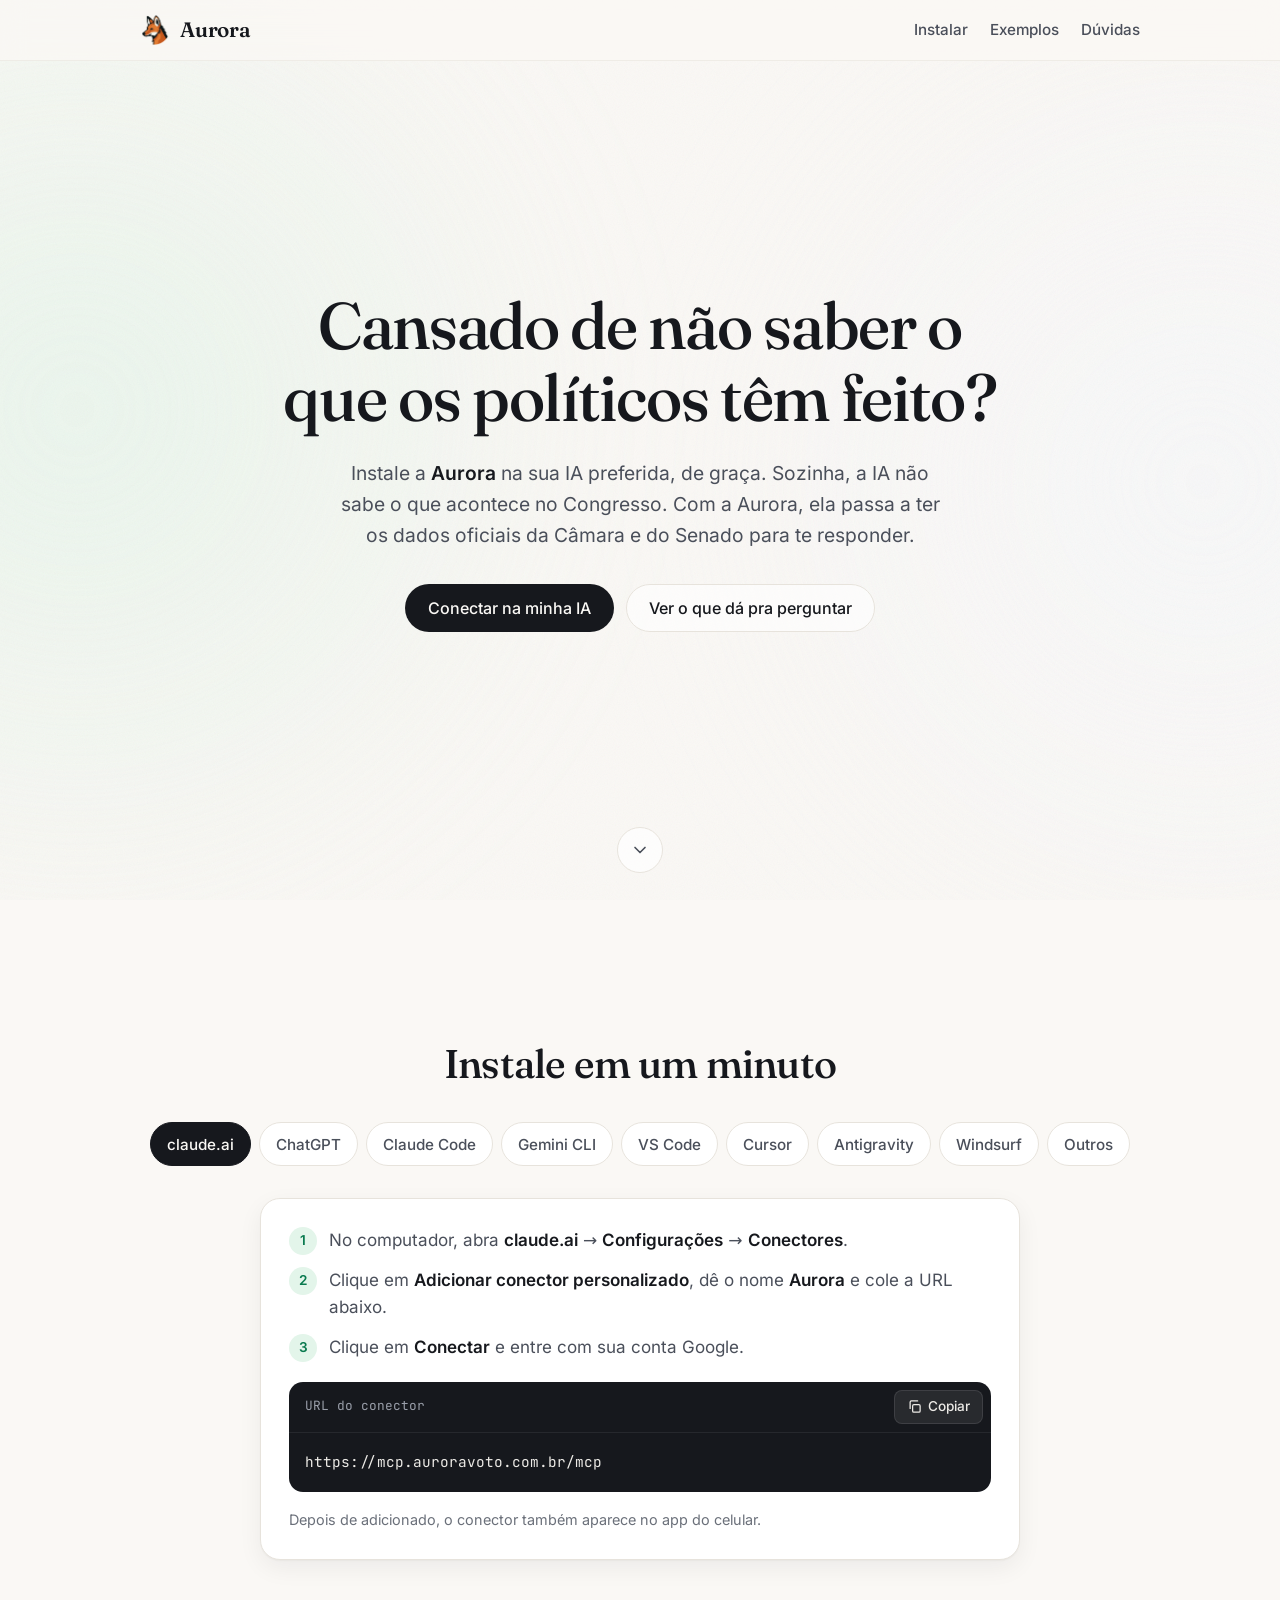
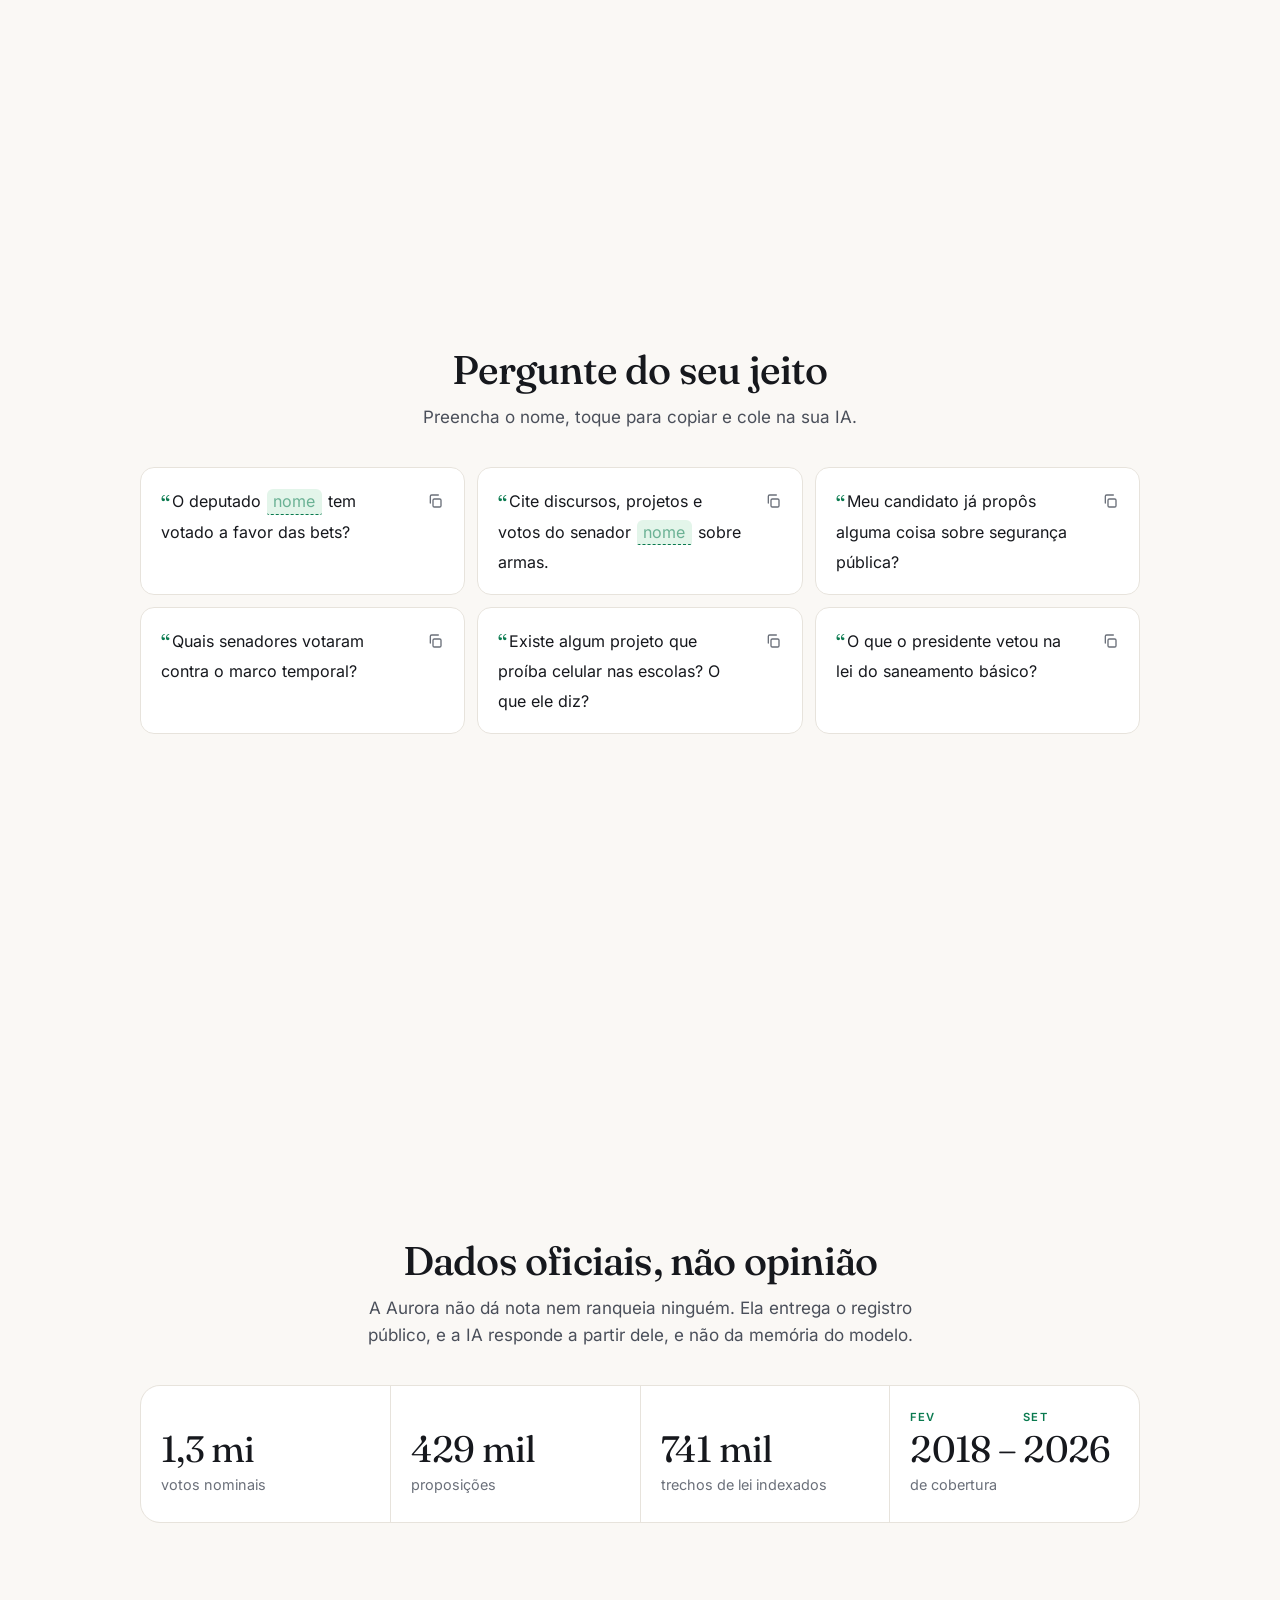
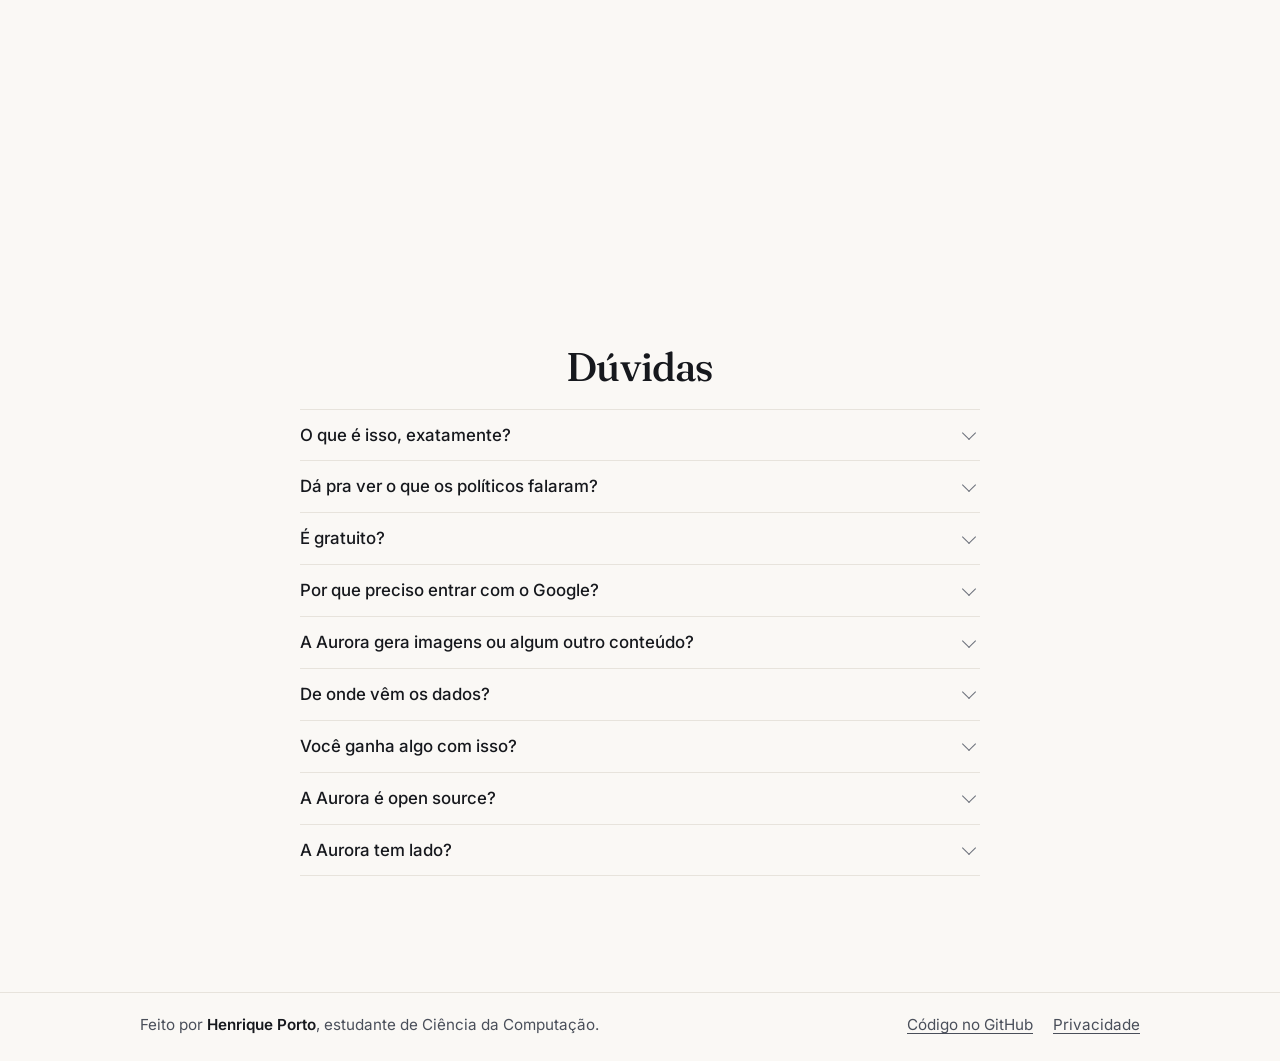
==== index.html @ 82566900 "oauth fix" ====
<!doctype html>
<html lang="pt-BR">
<head>
  <meta charset="utf-8">
  <meta name="viewport" content="width=device-width, initial-scale=1">
  <title>Aurora · Como votou quem te representa</title>
  <meta name="description" content="Instale a Aurora na sua IA e pergunte como deputados e senadores votaram. Dados oficiais da Câmara e do Senado, estruturados para Claude, ChatGPT, Gemini e outras.">
  <meta name="theme-color" content="#FAF8F5" media="(prefers-color-scheme: light)">
  <meta name="theme-color" content="#0E0F13" media="(prefers-color-scheme: dark)">

  <meta property="og:type" content="website">
  <meta property="og:url" content="https://auroravoto.com.br/">
  <meta property="og:title" content="Aurora · Como votou quem te representa">
  <meta property="og:description" content="Dados oficiais da Câmara e do Senado dentro da sua IA preferida.">
  <meta property="og:locale" content="pt_BR">

  <link rel="icon" href="lobo.png" type="image/png">
  <link rel="apple-touch-icon" href="lobo.png">
  <link rel="preload" href="fontes/fraunces.woff2" as="font" type="font/woff2" crossorigin>
  <link rel="preload" href="fontes/inter.woff2" as="font" type="font/woff2" crossorigin>
  <link rel="stylesheet" href="styles.css?v=2">
</head>
<body>
  <a class="pular" href="#instalar">Pular para a instalação</a>

  <!-- Fundo de aurora da página inteira: fixo atrás de todos os blocos. -->
  <div class="aurora" aria-hidden="true">
    <span class="aurora__faixa aurora__faixa--verde"></span>
    <span class="aurora__faixa aurora__faixa--azul"></span>
  </div>

  <header class="topo">
    <div class="container topo__linha">
      <a class="marca" href="./" aria-label="Aurora, página inicial">
        <img src="lobo.png" alt="" width="30" height="30">
        <span>Aurora</span>
      </a>
      <nav class="topo__nav" aria-label="Principal">
        <a href="#instalar">Instalar</a>
        <a href="#perguntas">Exemplos</a>
        <a href="#duvidas">Dúvidas</a>
      </nav>
    </div>
  </header>

  <main>
    <!-- Hero -->
    <section class="hero bloco" id="inicio">
      <div class="container hero__conteudo">
        <h1>Cansado de não saber o que os políticos têm feito?</h1>
        <p class="hero__sub">
          Instale a <strong>Aurora</strong> na sua IA preferida, de graça. Sozinha, a IA não sabe
          o que acontece no Congresso. Com a Aurora, ela passa a ter os dados oficiais
          da Câmara e do Senado para te responder.
        </p>
        <div class="hero__acoes">
          <span class="com-dica">
            <a class="botao botao--primario" href="#instalar" aria-describedby="dica-compat">Conectar na minha IA</a>
            <span class="dica" role="tooltip" id="dica-compat">Funciona com Claude, ChatGPT, Gemini CLI, VS Code, Cursor e outras.</span>
          </span>
          <a class="botao botao--fantasma" href="#perguntas">Ver o que dá pra perguntar</a>
        </div>
      </div>
      <a class="proximo" href="#instalar" aria-label="Ir para a instalação"><svg viewBox="0 0 24 24" fill="none" stroke="currentColor" stroke-width="2" stroke-linecap="round" stroke-linejoin="round" aria-hidden="true"><path d="M6 9l6 6 6-6"/></svg></a>
    </section>

    <!-- Instalação -->
    <section class="secao secao--instalar bloco" id="instalar">
      <div class="container">
        <h2 class="secao__titulo secao__titulo--sozinho">Instale em um minuto</h2>

        <div class="clientes">
          <div class="clientes__trilho" role="tablist" aria-label="Escolha sua IA" id="abas"></div>
        </div>

        <div class="painel" role="tabpanel" id="painel" tabindex="0" aria-live="polite"></div>
      </div>
      <a class="proximo" href="#perguntas" aria-label="Ir para os exemplos de perguntas"><svg viewBox="0 0 24 24" fill="none" stroke="currentColor" stroke-width="2" stroke-linecap="round" stroke-linejoin="round" aria-hidden="true"><path d="M6 9l6 6 6-6"/></svg></a>
    </section>

    <!-- Exemplos de perguntas -->
    <section class="secao bloco" id="perguntas">
      <div class="container">
        <h2 class="secao__titulo">Pergunte do seu jeito</h2>
        <p class="secao__sub">Preencha o nome, toque para copiar e cole na sua IA.</p>
        <ul class="perguntas" role="list">
          <li class="pergunta">
            <p class="pergunta__texto">O deputado <input class="lacuna" type="text" placeholder="nome" aria-label="Nome do deputado" autocomplete="off" spellcheck="false"> tem votado a favor das bets?</p>
            <button type="button" class="pergunta__copiar" aria-label="Copiar pergunta"><svg viewBox="0 0 24 24" fill="none" stroke="currentColor" stroke-width="2" stroke-linecap="round" stroke-linejoin="round" aria-hidden="true"><rect x="9" y="9" width="12" height="12" rx="2"/><path d="M5 15V5a2 2 0 0 1 2-2h10"/></svg></button>
          </li>
          <li class="pergunta">
            <p class="pergunta__texto">Cite discursos, projetos e votos do senador <input class="lacuna" type="text" placeholder="nome" aria-label="Nome do senador" autocomplete="off" spellcheck="false"> sobre armas.</p>
            <button type="button" class="pergunta__copiar" aria-label="Copiar pergunta"><svg viewBox="0 0 24 24" fill="none" stroke="currentColor" stroke-width="2" stroke-linecap="round" stroke-linejoin="round" aria-hidden="true"><rect x="9" y="9" width="12" height="12" rx="2"/><path d="M5 15V5a2 2 0 0 1 2-2h10"/></svg></button>
          </li>
          <li class="pergunta">
            <p class="pergunta__texto">Meu candidato já propôs alguma coisa sobre segurança pública?</p>
            <button type="button" class="pergunta__copiar" aria-label="Copiar pergunta"><svg viewBox="0 0 24 24" fill="none" stroke="currentColor" stroke-width="2" stroke-linecap="round" stroke-linejoin="round" aria-hidden="true"><rect x="9" y="9" width="12" height="12" rx="2"/><path d="M5 15V5a2 2 0 0 1 2-2h10"/></svg></button>
          </li>
          <li class="pergunta">
            <p class="pergunta__texto">Quais senadores votaram contra o marco temporal?</p>
            <button type="button" class="pergunta__copiar" aria-label="Copiar pergunta"><svg viewBox="0 0 24 24" fill="none" stroke="currentColor" stroke-width="2" stroke-linecap="round" stroke-linejoin="round" aria-hidden="true"><rect x="9" y="9" width="12" height="12" rx="2"/><path d="M5 15V5a2 2 0 0 1 2-2h10"/></svg></button>
          </li>
          <li class="pergunta">
            <p class="pergunta__texto">Existe algum projeto que proíba celular nas escolas? O que ele diz?</p>
            <button type="button" class="pergunta__copiar" aria-label="Copiar pergunta"><svg viewBox="0 0 24 24" fill="none" stroke="currentColor" stroke-width="2" stroke-linecap="round" stroke-linejoin="round" aria-hidden="true"><rect x="9" y="9" width="12" height="12" rx="2"/><path d="M5 15V5a2 2 0 0 1 2-2h10"/></svg></button>
          </li>
          <li class="pergunta">
            <p class="pergunta__texto">O que o presidente vetou na lei do saneamento básico?</p>
            <button type="button" class="pergunta__copiar" aria-label="Copiar pergunta"><svg viewBox="0 0 24 24" fill="none" stroke="currentColor" stroke-width="2" stroke-linecap="round" stroke-linejoin="round" aria-hidden="true"><rect x="9" y="9" width="12" height="12" rx="2"/><path d="M5 15V5a2 2 0 0 1 2-2h10"/></svg></button>
          </li>
        </ul>
      </div>
      <a class="proximo" href="#dados" aria-label="Ir para os dados"><svg viewBox="0 0 24 24" fill="none" stroke="currentColor" stroke-width="2" stroke-linecap="round" stroke-linejoin="round" aria-hidden="true"><path d="M6 9l6 6 6-6"/></svg></a>
    </section>

    <!-- Números -->
    <section class="secao bloco" id="dados">
      <div class="container">
        <h2 class="secao__titulo">Dados oficiais, não opinião</h2>
        <p class="secao__sub">
          A Aurora não dá nota nem ranqueia ninguém. Ela entrega o registro público,
          e a IA responde a partir dele, e não da memória do modelo.
        </p>
        <dl class="numeros">
          <div><dt>votos nominais</dt><dd>1,3 mi</dd></div>
          <div><dt>proposições</dt><dd>429 mil</dd></div>
          <div><dt>trechos de lei indexados</dt><dd>741 mil</dd></div>
          <div><dt>de cobertura</dt><dd class="periodo"><time datetime="2018-02"><abbr title="fevereiro">fev</abbr> 2018</time> <span>–</span> <time datetime="2026-09"><abbr title="setembro">set</abbr> 2026</time></dd></div>
        </dl>
      </div>
      <a class="proximo" href="#duvidas" aria-label="Ir para as dúvidas"><svg viewBox="0 0 24 24" fill="none" stroke="currentColor" stroke-width="2" stroke-linecap="round" stroke-linejoin="round" aria-hidden="true"><path d="M6 9l6 6 6-6"/></svg></a>
    </section>

    <!-- Dúvidas -->
    <section class="secao bloco bloco--ultimo" id="duvidas">
      <div class="container container--estreito">
        <h2 class="secao__titulo">Dúvidas</h2>
        <details>
          <summary>O que é isso, exatamente?</summary>
          <p>
            A Aurora é um serviço gratuito que dá a assistentes de IA acesso a dados públicos e oficiais
            do Congresso Nacional: votações, proposições e discursos de deputados e senadores.
          </p>
          <p>
            Tecnicamente, ela é um servidor <abbr title="Model Context Protocol">MCP</abbr>, o protocolo aberto que
            permite a uma IA usar ferramentas externas. Você continua conversando com a IA de sempre;
            ela é que passa a consultar a Aurora quando a pergunta é sobre o Congresso.
          </p>
          <p>
            Não é só um banco de dados exposto. Mais de 740 mil trechos do texto integral das proposições
            estão indexados numa busca <strong>RAG híbrida</strong>, que combina busca semântica (embeddings)
            com busca por palavra-chave. Por isso uma pergunta sobre “apostas esportivas” encontra o projeto
            que fala em “loteria de quota fixa”, mesmo sem nenhuma palavra em comum.
          </p>
          <p>
            Em cima disso há ferramentas pensadas para perguntas reais (votos por tema, posição consolidada
            de um parlamentar, placar de uma votação, autoria, relatoria, vetos), com regras que evitam
            erros comuns: separar a votação do texto principal da votação de um destaque e nunca tratar
            ausência como voto.
          </p>
        </details>
        <details>
          <summary>Dá pra ver o que os políticos falaram?</summary>
          <p>
            Sim! Os discursos da Câmara estão integrados ao nosso RAG, ou seja, sua IA tem acesso
            ao que os deputados dizem, votam e propõem, tudo na mesma resposta.
          </p>
        </details>
        <details>
          <summary>É gratuito?</summary>
          <p>Sim. Existe um limite diário de consultas por pessoa para manter o serviço no ar para todo mundo.</p>
        </details>
        <details>
          <summary>Por que preciso entrar com o Google?</summary>
          <p>
            Só para identificar quem está usando e aplicar o limite diário. A Aurora recebe do Google apenas
            seu nome e e-mail, e não acessa seus e-mails, arquivos, contatos nem qualquer outro dado da conta.
            Veja os <button type="button" class="link" data-abrir="privacidade">detalhes de privacidade</button>
            ou a <a href="privacidade.html">política de privacidade completa</a>.
          </p>
        </details>
        <details>
          <summary>A Aurora gera imagens ou algum outro conteúdo?</summary>
          <p>
            Não. A Aurora só devolve texto com dados públicos do Congresso. Ela não gera nem edita imagens,
            áudio ou vídeo, e não cria conteúdo sobre ninguém: quem escreve a resposta é a sua IA,
            a partir dos registros oficiais.
          </p>
        </details>
        <details>
          <summary>De onde vêm os dados?</summary>
          <p>
            Das bases abertas oficiais da Câmara dos Deputados e do Senado Federal, atualizadas periodicamente.
          </p>
        </details>
        <details>
          <summary>Você ganha algo com isso?</summary>
          <p>
            Dinheiro, não. A Aurora é o meu TCC, e levar informação de qualidade para mais gente
            já é a melhor recompensa.
          </p>
        </details>
        <details>
          <summary>A Aurora é open source?</summary>
          <p>
            Sim! Sou a favor de código aberto, e contribuições são muito bem-vindas.
            O código está no <a href="https://github.com/henriporto/aurora">GitHub</a>.
          </p>
        </details>
        <details>
          <summary>A Aurora tem lado?</summary>
          <p>
            Não. Ela é instruída a não rotular partidos nem parlamentares e a tratar ausência de dado como
            ausência, nunca como posição. Toda afirmação sobre voto precisa vir de uma consulta aos dados.
          </p>
        </details>
      </div>
    </section>
  </main>

  <footer class="rodape">
    <div class="container rodape__linha">
      <p>Feito por <a class="autor" href="https://www.linkedin.com/in/henriporto/">Henrique Porto</a>, estudante de Ciência da Computação.</p>
      <nav aria-label="Rodapé">
        <a href="https://github.com/henriporto/aurora">Código no GitHub</a>
        <button type="button" class="link" data-abrir="privacidade">Privacidade</button>
      </nav>
    </div>
  </footer>

  <dialog class="caixa" id="privacidade" aria-labelledby="privacidade-titulo">
    <div class="caixa__cabeca">
      <h2 id="privacidade-titulo">Privacidade</h2>
      <button type="button" class="caixa__fechar" data-fechar aria-label="Fechar">
        <svg viewBox="0 0 24 24" fill="none" stroke="currentColor" stroke-width="2" stroke-linecap="round" aria-hidden="true"><path d="M6 6l12 12M18 6L6 18"/></svg>
      </button>
    </div>
    <ul class="caixa__lista">
      <li><strong>Este site não usa cookies</strong>, analytics nem rastreadores. Nem as fontes vêm de terceiros. Por isso não há aquele aviso de cookies.</li>
      <li><strong>Ao conectar a Aurora</strong>, recebemos do Google só seu nome e e-mail. Nada de e-mails, arquivos ou contatos.</li>
      <li><strong>A Aurora não vê sua conversa com a IA.</strong> Registramos apenas as consultas que a IA faz ao servidor (ex.: o nome de um parlamentar ou um tema), para aplicar o limite diário e melhorar a ferramenta.</li>
      <li><strong>Não vendemos nem compartilhamos</strong> seus dados com ninguém.</li>
      <li><strong>LGPD:</strong> você pode pedir acesso, correção ou exclusão dos seus dados a qualquer momento pelo e-mail <a href="mailto:henriqueporto@id.uff.br">henriqueporto@id.uff.br</a>.</li>
    </ul>
    <p class="caixa__rodape"><a href="privacidade.html">Política de privacidade completa</a></p>
  </dialog>

  <div class="aviso" role="status" aria-live="polite" id="aviso"></div>

  <script src="script.js"></script>
</body>
</html>
---- styles.css ----
/* Paleta
 * Base neutra e quente (papel + tinta) com acento verde, que lembra o Brasil.
 * O verde vem sozinho, sem amarelo: a dupla verde-amarelo tem leitura política.
 * O fundo da página é uma aurora (verde e azul), fixa atrás de todos os blocos, que se move devagar e segue o mouse.
 */
:root {
  --fundo: #FAF8F5;
  --superficie: #FFFFFF;
  --tinta: #16181D;
  --tinta-2: #4A4F5A;
  --tinta-3: #6B707A;
  --linha: #E7E3DC;
  --acento: #0A7A4F;
  --acento-hover: #07643F;
  --acento-suave: #E3F5EA;
  --sobre-acento: #FFFFFF;
  --codigo-fundo: #16181D;
  --codigo-tinta: #ECEAE6;
  --codigo-rotulo: #9A9FAA;
  --aurora-verde: #d2f1df;
  --aurora-azul: #F4F8FF;
  --aurora-opacidade: 0.4;

  --fonte-titulo: "Fraunces", Georgia, "Times New Roman", serif;
  --fonte-texto: "Inter", system-ui, -apple-system, "Segoe UI", sans-serif;
  --fonte-codigo: "JetBrains Mono", ui-monospace, "SFMono-Regular", Menlo, monospace;

  --raio: 14px;
  --raio-g: 20px;
  --sombra: 0 1px 2px rgb(22 24 29 / .04), 0 8px 24px rgb(22 24 29 / .06);

  color-scheme: light dark;
}

@media (prefers-color-scheme: dark) {
  :root {
    --fundo: #0E0F13;
    --superficie: #16181E;
    --tinta: #ECEAE6;
    --tinta-2: #B0B4BD;
    --tinta-3: #8C919B;
    --linha: #272A33;
    --acento: #5FD39A;
    --acento-hover: #83E0B2;
    --acento-suave: #12291E;
    --sobre-acento: #0E0F13;
    --codigo-fundo: #0A0B0E;
    --aurora-verde: #0D3B2A;
    --aurora-azul: #8ca1c7;
    --aurora-opacidade: .18;
    --sombra: 0 1px 2px rgb(0 0 0 / .3), 0 8px 24px rgb(0 0 0 / .25);
  }
}

/* Fontes servidas pelo próprio site: nenhuma requisição a terceiros. */
@font-face { font-family: "Fraunces"; src: url("fontes/fraunces.woff2") format("woff2"); font-weight: 100 900; font-style: normal; font-display: swap; }
@font-face { font-family: "Inter"; src: url("fontes/inter.woff2") format("woff2"); font-weight: 100 900; font-style: normal; font-display: swap; }
@font-face { font-family: "JetBrains Mono"; src: url("fontes/jetbrains-mono.woff2") format("woff2"); font-weight: 100 800; font-style: normal; font-display: swap; }

*, *::before, *::after { box-sizing: border-box; }

html { scroll-behavior: smooth; -webkit-text-size-adjust: 100%; scroll-padding-top: 60px; }
/* Telas de toque: encaixe nativo, cada deslizada leva a um bloco.
 * No computador quem faz isso é o script.js (rolagem por bloco). */
@media (hover: none) and (pointer: coarse) {
  html { scroll-snap-type: y mandatory; }
}
@media (prefers-reduced-motion: reduce) {
  html { scroll-behavior: auto; }
  *, *::before, *::after { transition: none !important; animation: none !important; }
}

body {
  margin: 0;
  background: var(--fundo);
  color: var(--tinta);
  font-family: var(--fonte-texto);
  font-size: 1.0625rem;
  line-height: 1.6;
  -webkit-font-smoothing: antialiased;
  overflow-x: hidden;
}

a { color: var(--acento); text-underline-offset: 3px; }
a:hover { color: var(--acento-hover); }
:focus-visible { outline: 2px solid var(--acento); outline-offset: 3px; border-radius: 6px; }

h1, h2, h3 {
  font-family: var(--fonte-titulo);
  font-weight: 500;
  letter-spacing: -0.02em;
  line-height: 1.1;
  margin: 0;
}

.container { width: 100%; max-width: 1040px; margin: 0 auto; padding: 0 20px; }
.container--estreito { max-width: 720px; }

.pular {
  position: absolute; left: -9999px; top: 8px;
  background: var(--tinta); color: var(--fundo); padding: 8px 14px; border-radius: 8px; z-index: 10;
}
.pular:focus { left: 8px; }

/* Topo */
.topo {
  position: sticky; top: 0; z-index: 5;
  background: color-mix(in srgb, var(--fundo) 82%, transparent);
  backdrop-filter: saturate(1.4) blur(12px);
  -webkit-backdrop-filter: saturate(1.4) blur(12px);
  border-bottom: 1px solid color-mix(in srgb, var(--linha) 60%, transparent);
}
.topo__linha { display: flex; align-items: center; justify-content: space-between; height: 60px; }
.marca {
  display: inline-flex; align-items: center; gap: 10px;
  color: var(--tinta); text-decoration: none;
  font-family: var(--fonte-titulo); font-size: 1.3rem; font-weight: 600; letter-spacing: -0.01em;
}
.marca img { display: block; }
.topo__nav { display: flex; gap: 22px; }
.topo__nav a { color: var(--tinta-2); text-decoration: none; font-size: .95rem; font-weight: 500; }
.topo__nav a:hover { color: var(--tinta); }
@media (max-width: 560px) {
  .topo__nav a:not([href="#instalar"]) { display: none; }
}

/* Hero */
.hero { position: relative; overflow: hidden; }
.aurora { position: fixed; inset: 0; z-index: -1; overflow: hidden; pointer-events: none; }
/* Ruído bem fino por cima: degradês fracos em áreas grandes criam anéis visíveis (banding). */
.aurora::after {
  content: ""; position: absolute; inset: 0; opacity: .05;
  background-image: url("data:image/svg+xml,%3Csvg xmlns='http://www.w3.org/2000/svg' width='160' height='160'%3E%3Cfilter id='r'%3E%3CfeTurbulence type='fractalNoise' baseFrequency='.9' numOctaves='2' stitchTiles='stitch'/%3E%3C/filter%3E%3Crect width='100%25' height='100%25' filter='url(%23r)'/%3E%3C/svg%3E");
}
.aurora__faixa {
  position: absolute; border-radius: 50%;
  filter: blur(90px); opacity: var(--aurora-opacidade);
  will-change: transform, translate;
  /* Deslocamento pelo mouse (--mx e --my vão de -1 a 1, definidos no script). */
  translate: calc(var(--mx, 0) * var(--forca) * 1px) calc(var(--my, 0) * var(--forca) * 1px);
  transition: translate .8s cubic-bezier(.2, .7, .2, 1);
}
/* Cada faixa ocupa um lado inteiro (verde à esquerda, azul à direita), bem espalhada,
 * e só oscila um pouco: os núcleos nunca se juntam no centro, atrás do título. */
.aurora__faixa--verde {
  --forca: 40; width: 80vw; height: 115vh; left: -34vw; top: -12vh;
  background: radial-gradient(closest-side, var(--aurora-verde), color-mix(in srgb, var(--aurora-verde) 55%, transparent) 50%, transparent);
  animation: deriva-verde 18s ease-in-out infinite alternate;
}
.aurora__faixa--azul {
  --forca: 40; width: 80vw; height: 115vh; right: -34vw; top: -4vh;
  background: radial-gradient(closest-side, var(--aurora-azul), color-mix(in srgb, var(--aurora-azul) 55%, transparent) 50%, transparent);
  animation: deriva-azul 22s ease-in-out infinite alternate;
}
@keyframes deriva-verde {
  0%   { transform: translate(0, 0) rotate(0) scale(1); }
  50%  { transform: translate(3vw, 10vh) rotate(10deg) scale(1.1); }
  100% { transform: translate(-2vw, 4vh) rotate(-6deg) scale(.95); }
}
@keyframes deriva-azul {
  0%   { transform: translate(0, 0) rotate(0) scale(1); }
  50%  { transform: translate(-3vw, -8vh) rotate(-10deg) scale(1.1); }
  100% { transform: translate(2vw, 2vh) rotate(8deg) scale(.95); }
}
@media (max-width: 560px) {
  .aurora__faixa { filter: blur(48px); }
  /* No celular: verde em cima à esquerda, azul embaixo à direita. */
  .aurora__faixa--verde { width: 130vw; height: 60vh; left: -55vw; top: -10vh; }
  .aurora__faixa--azul { width: 130vw; height: 60vh; right: -55vw; top: 45vh; }
}
.hero__conteudo { position: relative; text-align: center; max-width: 820px; }
.hero h1 { font-size: clamp(2.3rem, 6.2vw, 4.1rem); text-wrap: balance; }
.hero__sub {
  margin: 24px auto 0; max-width: 620px;
  font-size: clamp(1.05rem, 2.2vw, 1.2rem); color: var(--tinta-2); text-wrap: pretty;
}
.hero__sub strong { color: var(--tinta); font-weight: 600; }
.hero__acoes { display: flex; flex-wrap: wrap; gap: 12px; justify-content: center; margin-top: 34px; }

/* Dica ao passar o mouse no botão principal (some em telas de toque). */
.com-dica { position: relative; display: inline-flex; }
.dica {
  position: absolute; top: calc(100% + 10px); left: 50%; z-index: 2;
  width: max-content; max-width: min(300px, 80vw);
  padding: 8px 12px; border-radius: 10px;
  background: var(--tinta); color: var(--fundo);
  font-size: .85rem; line-height: 1.4; text-align: center;
  opacity: 0; transform: translate(-50%, -4px); pointer-events: none;
  transition: opacity .15s, transform .15s;
}
.com-dica:hover .dica, .com-dica:has(:focus-visible) .dica { opacity: 1; transform: translate(-50%, 0); }
@media (hover: none) { .dica { display: none; } }

.botao {
  display: inline-flex; align-items: center; justify-content: center; gap: 8px;
  min-height: 48px; padding: 0 22px; border-radius: 999px;
  font: 500 1rem/1 var(--fonte-texto); text-decoration: none; cursor: pointer;
  border: 1px solid transparent;
  transition: background-color .15s, color .15s, border-color .15s, transform .15s;
}
.botao:active { transform: translateY(1px); }
.botao--primario { background: var(--tinta); color: var(--fundo); }
.botao--primario:hover { background: color-mix(in srgb, var(--tinta) 86%, var(--acento)); color: var(--fundo); }
.botao--fantasma { color: var(--tinta); border-color: var(--linha); background: color-mix(in srgb, var(--superficie) 60%, transparent); }
.botao--fantasma:hover { color: var(--tinta); border-color: var(--tinta-3); }
.botao--acento { background: var(--acento); color: var(--sobre-acento); min-height: 42px; padding: 0 18px; font-size: .95rem; }
.botao--acento:hover { background: var(--acento-hover); color: var(--sobre-acento); }

/* Seções */
.secao { padding: 120px 0; scroll-margin-top: 60px; }

/* Blocos de tela cheia: início, perguntas e instalação. A seta leva ao próximo. */
.bloco {
  position: relative; min-height: calc(100svh - 60px);
  display: flex; flex-direction: column; justify-content: center;
  padding: 56px 0 96px; scroll-margin-top: 60px;
}
/* Dúvidas + rodapé dividem a última tela: o rodapé aparece sem rolar a mais.
 * --altura-rodape é medida no script.js. */
.bloco--ultimo { padding: 24px 0 16px; min-height: calc(100svh - 60px - var(--altura-rodape, 0px)); }
.bloco { scroll-snap-align: start; }
.rodape { scroll-snap-align: end; }
.proximo {
  opacity: 0; visibility: hidden;
  position: absolute; left: 50%; bottom: 28px; transform: translateX(-50%);
  display: grid; place-items: center; width: 46px; height: 46px; border-radius: 50%;
  color: var(--tinta-2); background: color-mix(in srgb, var(--superficie) 70%, transparent);
  border: 1px solid var(--linha);
  transition: color .15s, border-color .15s, background-color .15s, opacity .25s, visibility .25s;
  animation: flutuar 2.4s ease-in-out infinite;
}
.proximo.visivel { opacity: 1; visibility: visible; }
.proximo:hover { color: var(--tinta); border-color: var(--tinta-3); background: var(--superficie); }
.proximo svg { width: 20px; height: 20px; }
@keyframes flutuar { 0%, 100% { translate: 0 0; } 50% { translate: 0 5px; } }
.secao__titulo { font-size: clamp(1.8rem, 4vw, 2.5rem); text-align: center; text-wrap: balance; }
.secao__titulo--sozinho { margin-bottom: 32px; }
.secao__sub { margin: 12px auto 36px; max-width: 580px; text-align: center; color: var(--tinta-2); text-wrap: pretty; }

/* Perguntas */
.perguntas {
  list-style: none; margin: 0; padding: 0;
  display: grid; gap: 12px; grid-template-columns: repeat(auto-fit, minmax(290px, 1fr));
}
.pergunta {
  position: relative; display: flex; align-items: flex-start; gap: 12px; cursor: pointer;
  padding: 16px 12px 16px 20px; border-radius: var(--raio);
  background: var(--superficie); border: 1px solid var(--linha);
  transition: border-color .15s, box-shadow .15s, transform .15s;
}
.pergunta:hover { border-color: color-mix(in srgb, var(--acento) 45%, var(--linha)); box-shadow: var(--sombra); transform: translateY(-1px); }
.pergunta__texto { flex: 1; margin: 2px 0 0; font-size: 1rem; line-height: 1.9; color: var(--tinta); }
.pergunta__texto::before { content: "“"; color: var(--acento); font-family: var(--fonte-titulo); font-size: 1.4em; line-height: 0; margin-right: 2px; vertical-align: -0.2em; }
.lacuna {
  width: 7ch; min-width: 5ch; max-width: 100%; padding: 1px 6px; margin: 0 1px;
  font: 500 1rem/1.4 var(--fonte-texto); color: var(--acento);
  background: var(--acento-suave); border: 0; border-bottom: 1.5px dashed var(--acento); border-radius: 6px 6px 2px 2px;
  cursor: text;
}
.lacuna::placeholder { color: color-mix(in srgb, var(--acento) 55%, transparent); font-weight: 400; }
.lacuna:focus { outline: none; border-bottom-style: solid; }
.pergunta__copiar {
  flex: 0 0 auto; display: grid; place-items: center; width: 34px; height: 34px; border-radius: 9px; cursor: pointer;
  color: var(--tinta-3); background: transparent; border: 0;
  transition: color .15s, background-color .15s;
}
.pergunta__copiar svg { width: 16px; height: 16px; }
.pergunta:hover .pergunta__copiar { color: var(--acento); background: var(--acento-suave); }

/* Instalação */

.clientes { position: relative; margin: 0 -20px; }
.clientes::before, .clientes::after {
  content: ""; position: absolute; top: 0; bottom: 8px; width: 40px; z-index: 1; pointer-events: none;
  opacity: 0; transition: opacity .2s;
}
.clientes.tem-antes::before, .clientes.tem-depois::after { opacity: 1; }
.clientes::before { left: 0; background: linear-gradient(to right, var(--fundo), transparent); }
.clientes::after { right: 0; background: linear-gradient(to left, var(--fundo), transparent); }
.clientes__trilho {
  display: flex; gap: 8px; overflow-x: auto; padding: 4px 20px 12px;
  scroll-snap-type: x proximity; scrollbar-width: none;
}
.clientes__trilho::-webkit-scrollbar { display: none; }
.clientes__trilho > :first-child { margin-left: auto; }
.clientes__trilho > :last-child { margin-right: auto; }
.aba {
  flex: 0 0 auto; scroll-snap-align: center;
  display: inline-flex; align-items: center;
  min-height: 44px; padding: 0 16px; border-radius: 999px; cursor: pointer;
  font: 500 .95rem/1 var(--fonte-texto); color: var(--tinta-2);
  background: var(--superficie); border: 1px solid var(--linha);
  transition: background-color .2s, color .2s, border-color .2s;
}
.aba:hover { color: var(--tinta); border-color: var(--tinta-3); }
.aba[aria-selected="true"] { background: var(--tinta); color: var(--fundo); border-color: var(--tinta); }

.painel {
  margin: 20px auto 0; max-width: 760px;
  background: var(--superficie); border: 1px solid var(--linha); border-radius: var(--raio-g);
  box-shadow: var(--sombra); padding: 28px;
}
.painel.entrando { animation: entrar .28s ease-out; }
@keyframes entrar { from { opacity: 0; transform: translateY(6px); } to { opacity: 1; transform: none; } }
.painel__instalar { margin-bottom: 22px; }
.passos { margin: 0; padding: 0; list-style: none; counter-reset: passo; display: grid; gap: 12px; }
.passos li { counter-increment: passo; display: grid; grid-template-columns: 28px 1fr; gap: 12px; color: var(--tinta-2); }
.passos li::before {
  content: counter(passo);
  display: grid; place-items: center; width: 28px; height: 28px; border-radius: 50%;
  font-size: .85rem; font-weight: 600; color: var(--acento); background: var(--acento-suave);
}
.passos strong { color: var(--tinta); font-weight: 600; }
.passos kbd, .painel code:not(.codigo code) {
  font-family: var(--fonte-codigo); font-size: .85em;
  padding: 1px 6px; border-radius: 6px; background: var(--acento-suave); color: var(--tinta);
}

.codigo { margin-top: 20px; border-radius: var(--raio); background: var(--codigo-fundo); overflow: hidden; }
.codigo__barra {
  display: flex; align-items: center; justify-content: space-between; gap: 12px;
  padding: 8px 8px 8px 16px; border-bottom: 1px solid rgb(255 255 255 / .07);
}
.codigo__rotulo { font: 400 .8rem/1 var(--fonte-codigo); color: var(--codigo-rotulo); overflow: hidden; text-overflow: ellipsis; white-space: nowrap; }
.copiar {
  flex: 0 0 auto; display: inline-flex; align-items: center; gap: 6px;
  min-height: 34px; padding: 0 12px; border-radius: 8px; cursor: pointer;
  font: 500 .85rem/1 var(--fonte-texto); color: var(--codigo-tinta);
  background: rgb(255 255 255 / .08); border: 1px solid rgb(255 255 255 / .1);
  transition: background-color .15s;
}
.copiar:hover { background: rgb(255 255 255 / .16); }
.copiar[data-copiado] { color: #B9F0D0; }
.copiar svg { width: 15px; height: 15px; }
.codigo pre { margin: 0; padding: 16px; overflow-x: auto; }
.codigo code { font: 400 .9rem/1.65 var(--fonte-codigo); color: var(--codigo-tinta); white-space: pre; }
.painel__nota { margin: 16px 0 0; font-size: .9rem; color: var(--tinta-3); }

@media (max-width: 560px) {
  .painel { padding: 20px 16px; margin-left: -4px; margin-right: -4px; }
  .codigo code { font-size: .82rem; }
}

/* Números */
.numeros {
  margin: 0; display: grid; gap: 1px; grid-template-columns: repeat(4, 1fr);
  background: var(--linha); border: 1px solid var(--linha); border-radius: var(--raio-g); overflow: hidden;
}
.numeros div { background: var(--superficie); padding: 26px 20px; display: flex; flex-direction: column-reverse; gap: 4px; }
.numeros dd { margin: 0; font-family: var(--fonte-titulo); font-size: clamp(1.7rem, 3.6vw, 2.3rem); letter-spacing: -0.02em; line-height: 1.1; }
.numeros dt { color: var(--tinta-3); font-size: .9rem; }
.numeros .periodo { display: flex; align-items: flex-end; gap: .2em; }
.numeros .periodo time { display: inline-flex; flex-direction: column; }
.numeros .periodo abbr {
  font-family: var(--fonte-texto); font-size: .7rem; font-weight: 600; line-height: 1; margin-bottom: 5px;
  letter-spacing: .1em; text-transform: uppercase; text-decoration: none; color: var(--acento);
}
@media (max-width: 760px) { .numeros { grid-template-columns: repeat(2, 1fr); } }

/* Dúvidas */
details { border-bottom: 1px solid var(--linha); }
details:first-of-type { border-top: 1px solid var(--linha); margin-top: 20px; }
summary {
  list-style: none; cursor: pointer; padding: 12px 36px 12px 0; position: relative;
  font-weight: 500; font-size: 1.05rem;
}
summary::-webkit-details-marker { display: none; }
summary::after {
  content: ""; position: absolute; right: 6px; top: 50%; width: 10px; height: 10px; margin-top: -7px;
  border-right: 1.5px solid var(--tinta-3); border-bottom: 1.5px solid var(--tinta-3);
  transform: rotate(45deg); transition: transform .2s;
}
details[open] summary::after { transform: rotate(-135deg); margin-top: -2px; }
details p { margin: -6px 0 20px; color: var(--tinta-2); }
details p + p { margin-top: -8px; }
details strong { color: var(--tinta); font-weight: 600; }
abbr { text-decoration: underline dotted; text-underline-offset: 3px; }

/* Botão com cara de link */
.link {
  padding: 0; border: 0; background: none; cursor: pointer;
  font: inherit; color: var(--acento); text-decoration: underline; text-underline-offset: 3px;
}
.link:hover { color: var(--acento-hover); }

/* Rodapé */
.rodape { border-top: 1px solid var(--linha); padding: 20px 0 24px; }
.rodape__linha { display: flex; flex-wrap: wrap; gap: 12px 24px; align-items: center; justify-content: space-between; }
.rodape p { margin: 0; color: var(--tinta-2); font-size: .95rem; }
.rodape .autor { color: var(--tinta); font-weight: 600; text-decoration: none; }
.rodape .autor:hover { color: var(--acento); text-decoration: underline; }
.rodape nav { display: flex; gap: 20px; }
.rodape nav a, .rodape nav .link { color: var(--tinta-2); font-size: .95rem; }
.rodape nav a:hover, .rodape nav .link:hover { color: var(--tinta); }

/* Aviso "copiado" */
.aviso {
  position: fixed; left: 50%; bottom: 24px; z-index: 20;
  transform: translate(-50%, 16px); opacity: 0; pointer-events: none;
  padding: 10px 16px; border-radius: 999px;
  background: var(--tinta); color: var(--fundo); font-size: .92rem; font-weight: 500;
  box-shadow: var(--sombra); transition: opacity .2s, transform .2s;
}
.aviso.visivel { opacity: 1; transform: translate(-50%, 0); }

/* Caixa de privacidade */
.caixa {
  width: min(560px, calc(100vw - 32px)); max-height: calc(100dvh - 48px); overflow: auto;
  padding: 26px 26px 22px; border: 1px solid var(--linha); border-radius: var(--raio-g);
  background: var(--superficie); color: var(--tinta); box-shadow: 0 24px 60px rgb(0 0 0 / .25);
}
.caixa::backdrop { background: rgb(14 15 19 / .45); backdrop-filter: blur(3px); }
.caixa[open] { animation: entrar .22s ease-out; }
.caixa__cabeca { display: flex; align-items: center; justify-content: space-between; gap: 12px; }
.caixa h2 { font-size: 1.6rem; }
.caixa__fechar {
  display: grid; place-items: center; width: 36px; height: 36px; border-radius: 50%; cursor: pointer;
  color: var(--tinta-2); background: transparent; border: 1px solid var(--linha);
}
.caixa__fechar:hover { color: var(--tinta); border-color: var(--tinta-3); }
.caixa__fechar svg { width: 16px; height: 16px; }
.caixa__lista { margin: 18px 0 0; padding: 0; list-style: none; display: grid; gap: 14px; }
.caixa__lista li { position: relative; padding-left: 20px; color: var(--tinta-2); font-size: .98rem; line-height: 1.55; }
.caixa__lista li::before { content: ""; position: absolute; left: 2px; top: .62em; width: 7px; height: 7px; border-radius: 50%; background: var(--acento); }
.caixa__lista strong { color: var(--tinta); font-weight: 600; }
.caixa__rodape { margin: 20px 0 0; padding-top: 14px; border-top: 1px solid var(--linha); font-size: .9rem; }

/* Página de texto (privacidade) */
.texto { padding: 56px 0 24px; }
.texto h1 { font-size: clamp(2rem, 5vw, 2.8rem); margin-bottom: 8px; }
.texto h2 { font-size: 1.4rem; margin: 36px 0 8px; }
.texto p, .texto li { color: var(--tinta-2); }
.texto .atualizado { color: var(--tinta-3); font-size: .92rem; margin: 0 0 28px; }
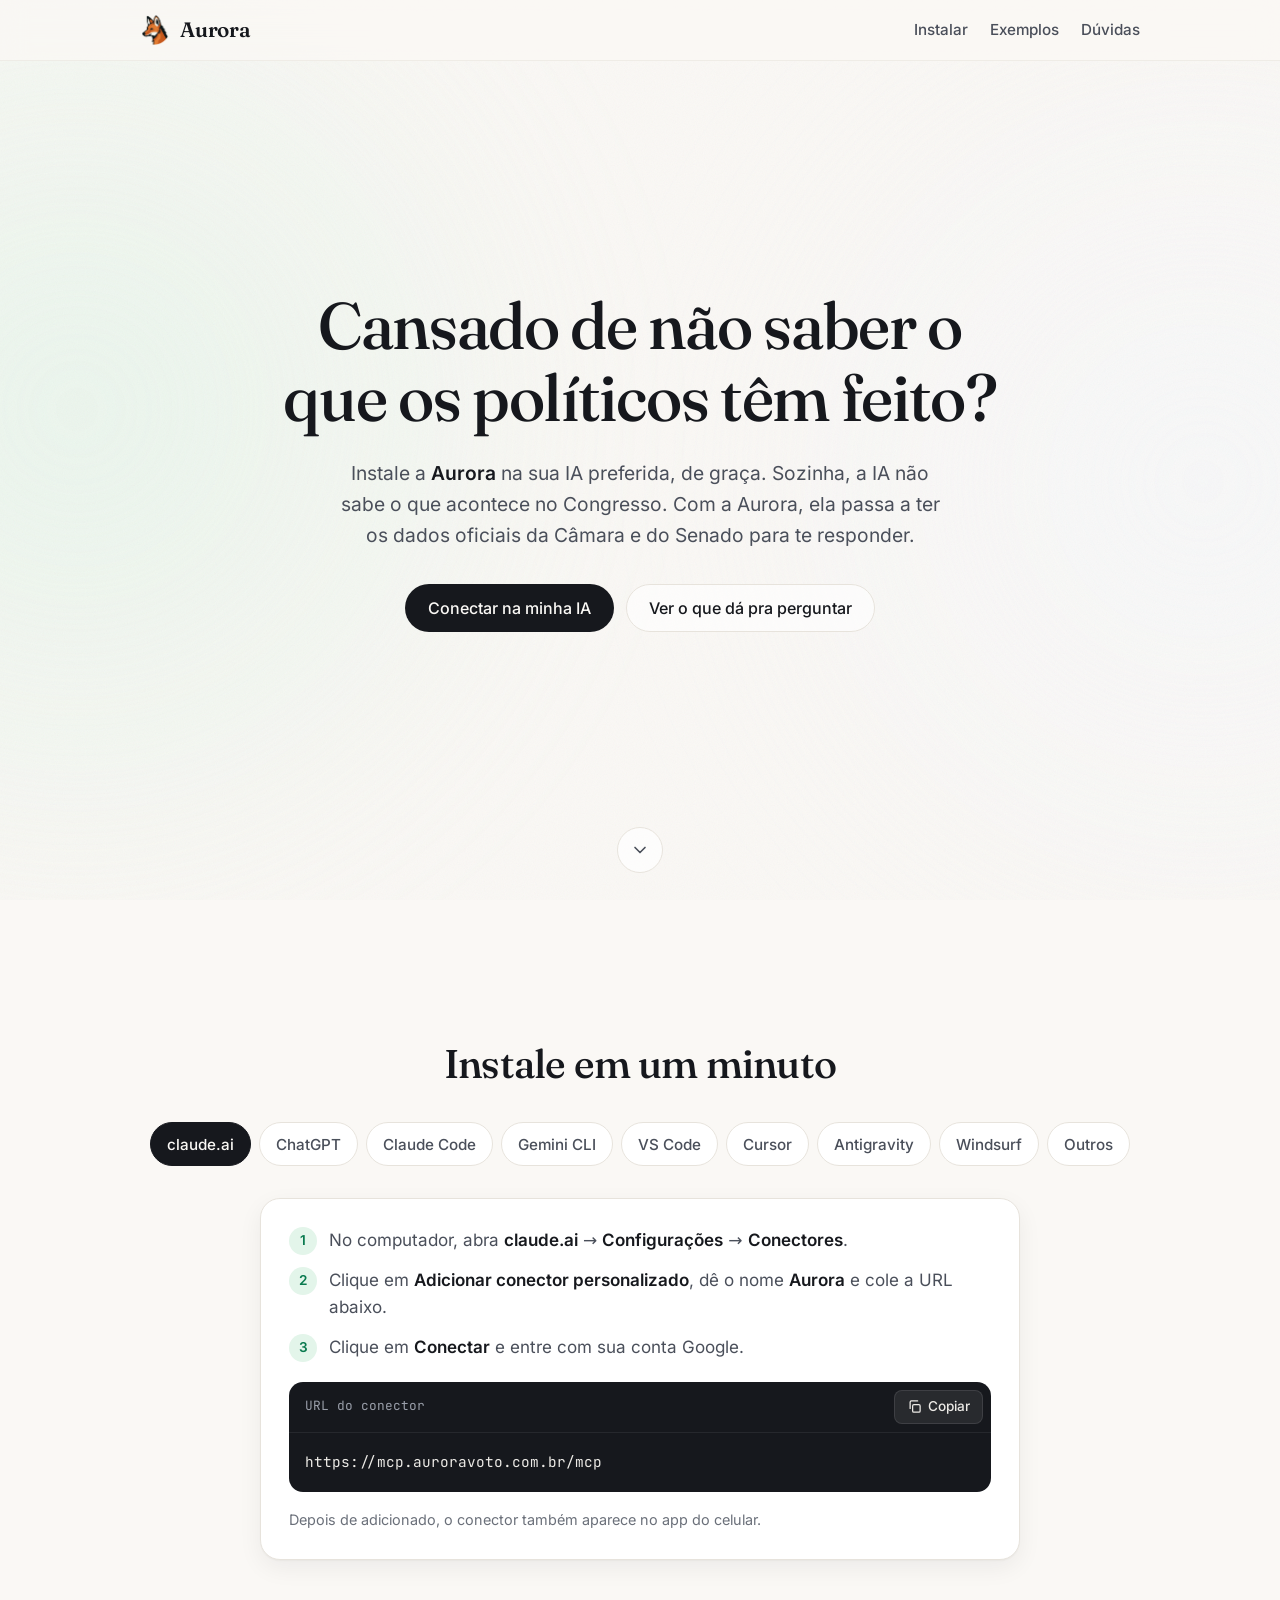
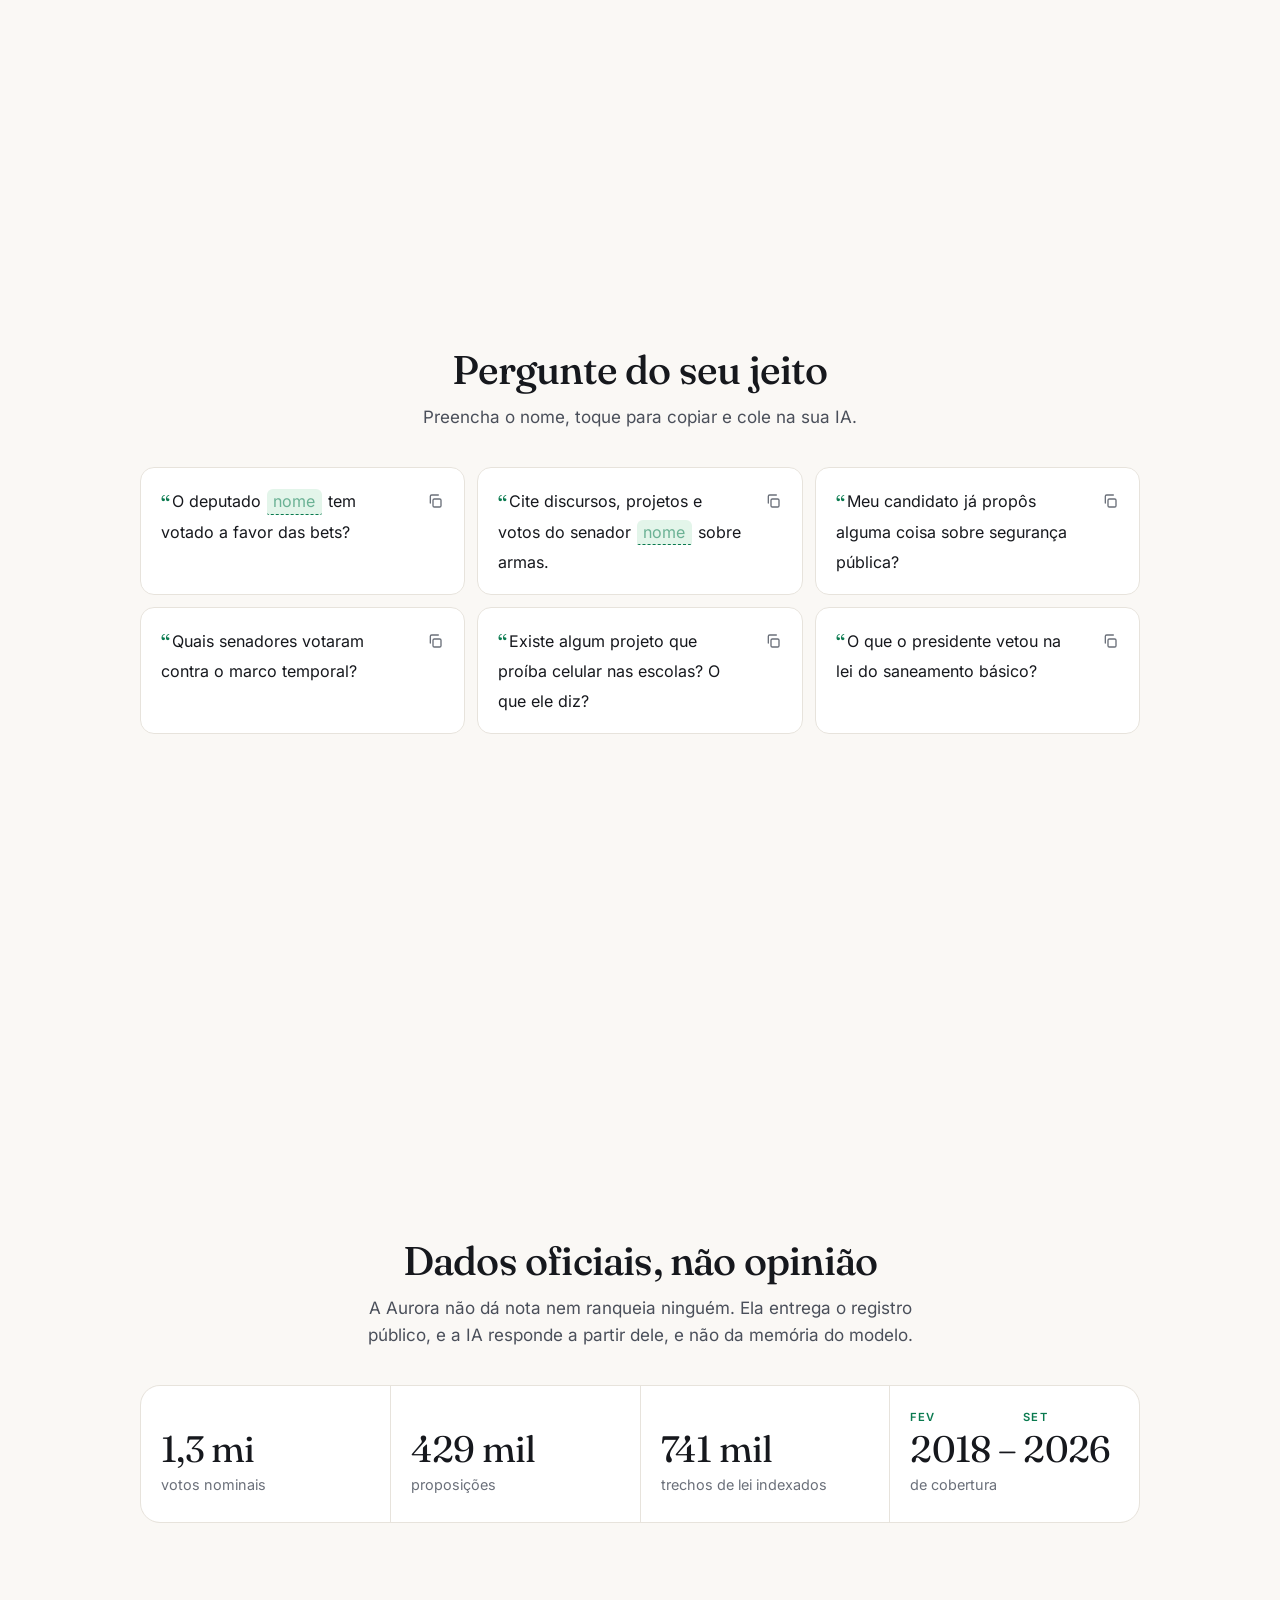
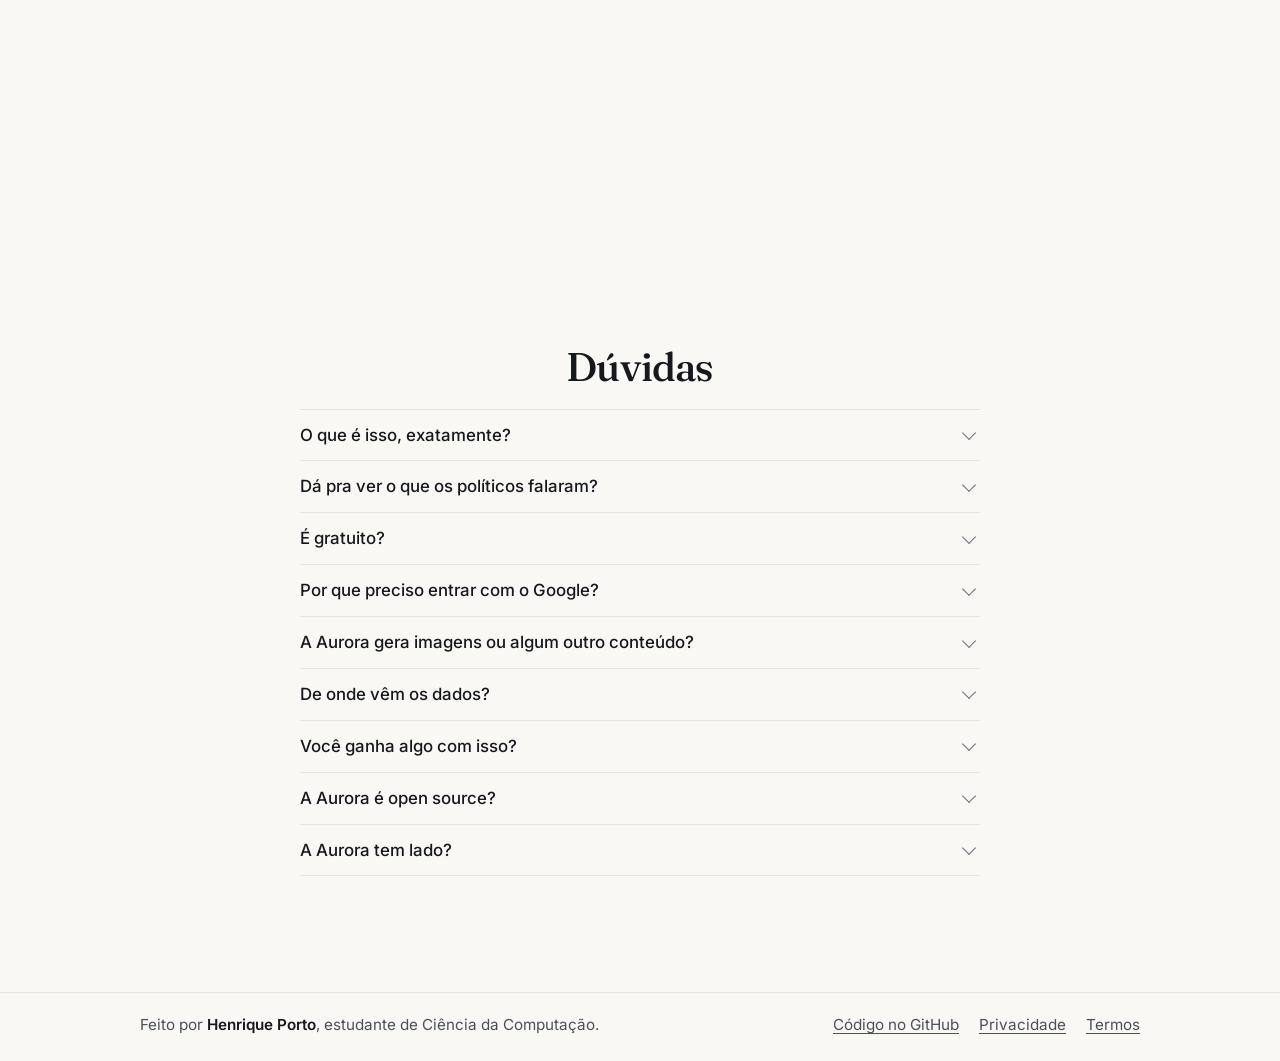
==== commit 7c83d5ae: "adicioonando pagina de termos" ====
--- a/index.html
+++ b/index.html
@@ -224,6 +224,7 @@
       <nav aria-label="Rodapé">
         <a href="https://github.com/henriporto/aurora">Código no GitHub</a>
         <button type="button" class="link" data-abrir="privacidade">Privacidade</button>
+        <a href="termos.html">Termos</a>
       </nav>
     </div>
   </footer>
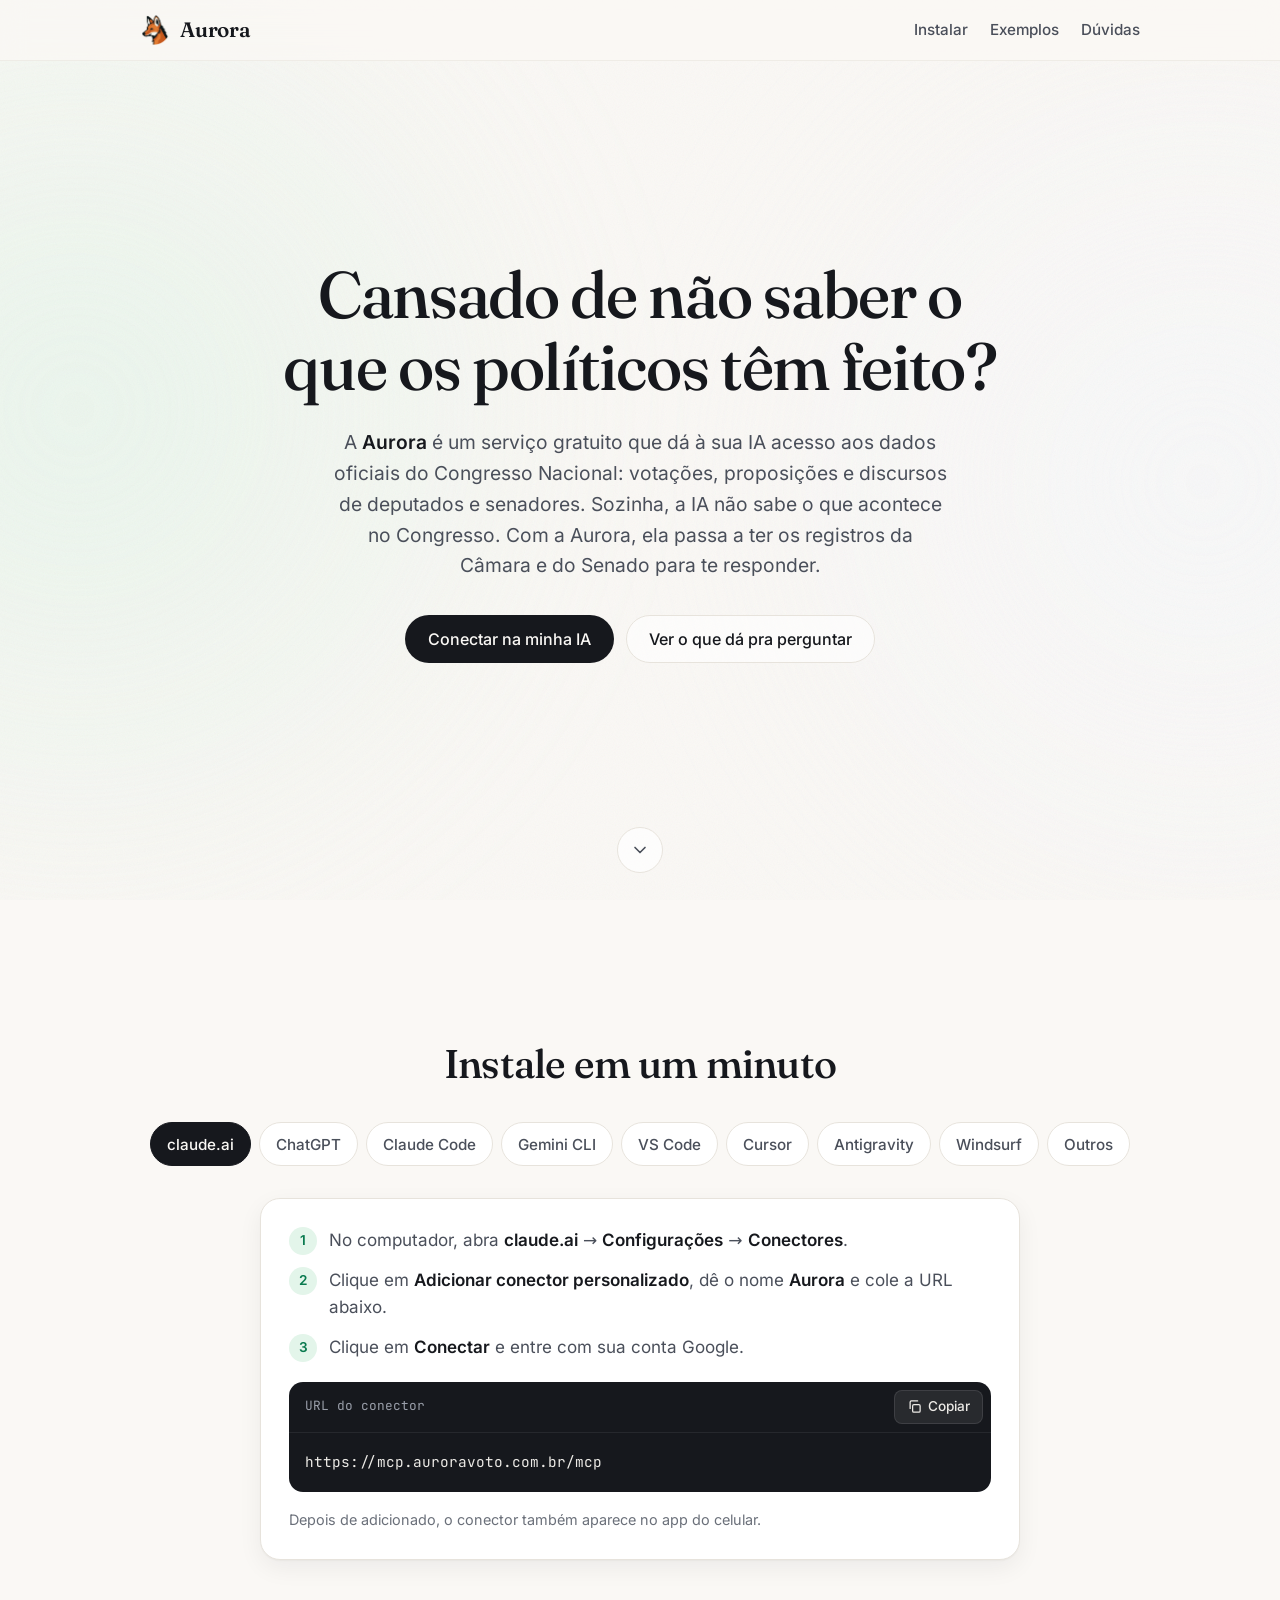
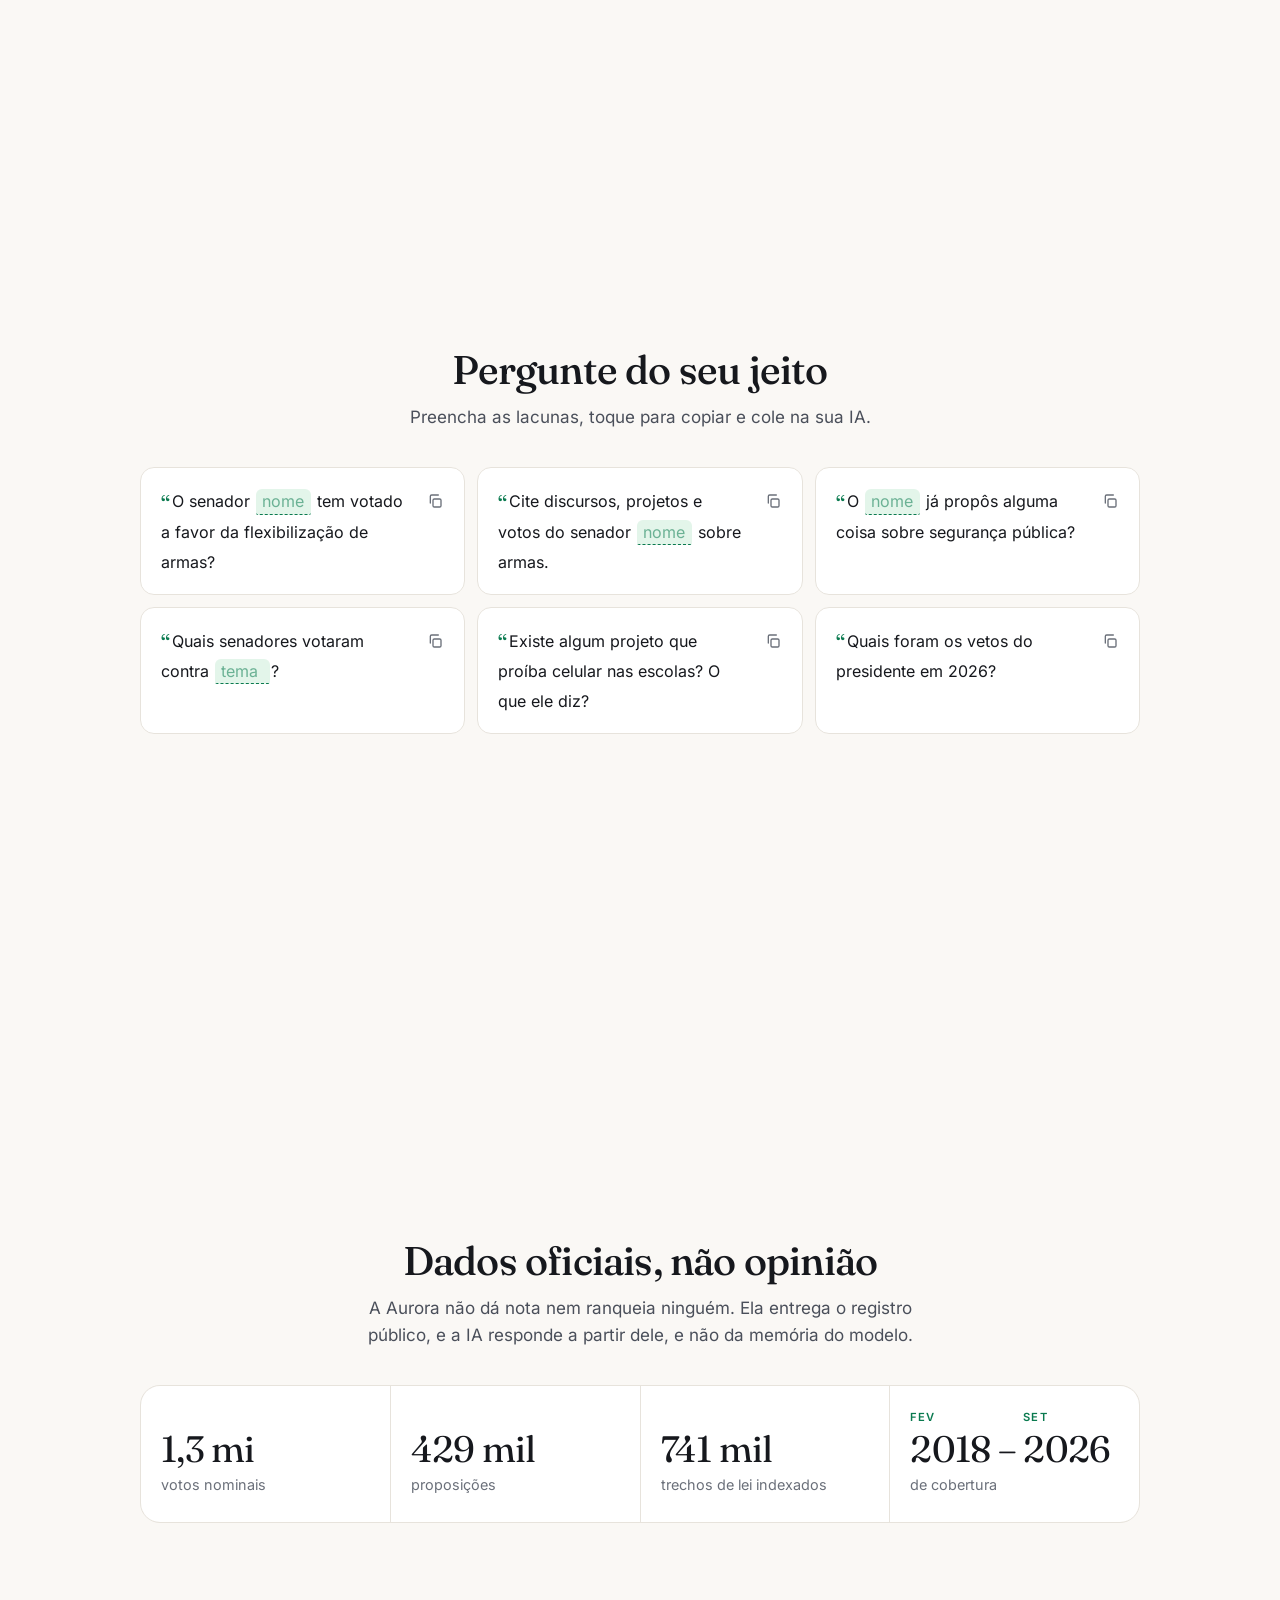
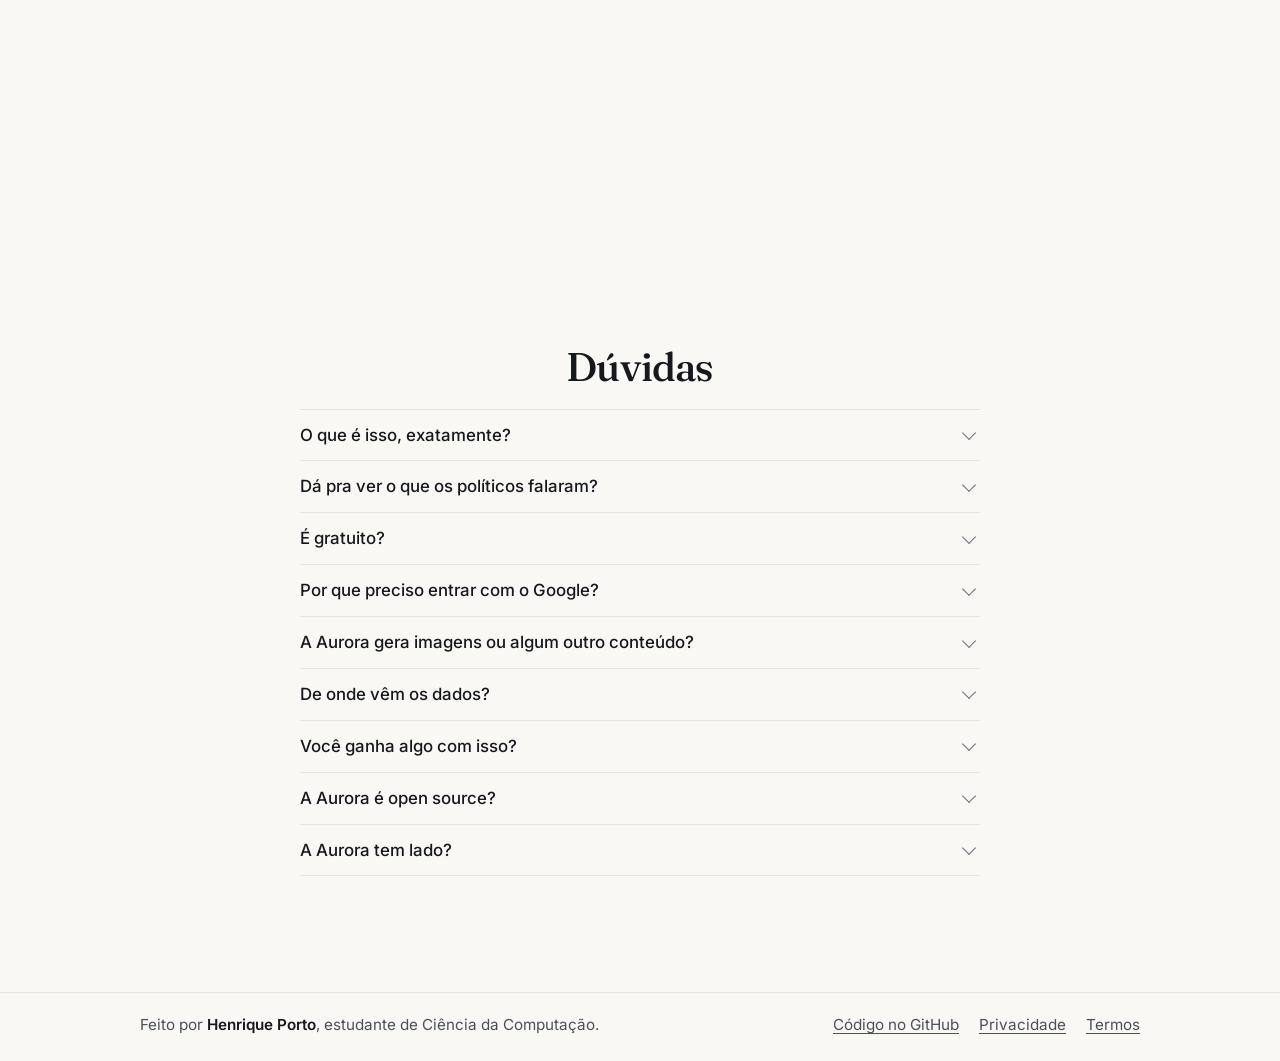
==== commit 7e4821f2: "fix google requirements" ====
--- a/index.html
+++ b/index.html
@@ -49,9 +49,10 @@
       <div class="container hero__conteudo">
         <h1>Cansado de não saber o que os políticos têm feito?</h1>
         <p class="hero__sub">
-          Instale a <strong>Aurora</strong> na sua IA preferida, de graça. Sozinha, a IA não sabe
-          o que acontece no Congresso. Com a Aurora, ela passa a ter os dados oficiais
-          da Câmara e do Senado para te responder.
+          A <strong>Aurora</strong> é um serviço gratuito que dá à sua IA acesso aos dados oficiais
+          do Congresso Nacional: votações, proposições e discursos de deputados e senadores.
+          Sozinha, a IA não sabe o que acontece no Congresso. Com a Aurora, ela passa a ter
+          os registros da Câmara e do Senado para te responder.
         </p>
         <div class="hero__acoes">
           <span class="com-dica">
@@ -82,10 +83,10 @@
     <section class="secao bloco" id="perguntas">
       <div class="container">
         <h2 class="secao__titulo">Pergunte do seu jeito</h2>
-        <p class="secao__sub">Preencha o nome, toque para copiar e cole na sua IA.</p>
+        <p class="secao__sub">Preencha as lacunas, toque para copiar e cole na sua IA.</p>
         <ul class="perguntas" role="list">
           <li class="pergunta">
-            <p class="pergunta__texto">O deputado <input class="lacuna" type="text" placeholder="nome" aria-label="Nome do deputado" autocomplete="off" spellcheck="false"> tem votado a favor das bets?</p>
+            <p class="pergunta__texto">O senador <input class="lacuna" type="text" placeholder="nome" aria-label="Nome do senador" autocomplete="off" spellcheck="false"> tem votado a favor da flexibilização de armas?</p>
             <button type="button" class="pergunta__copiar" aria-label="Copiar pergunta"><svg viewBox="0 0 24 24" fill="none" stroke="currentColor" stroke-width="2" stroke-linecap="round" stroke-linejoin="round" aria-hidden="true"><rect x="9" y="9" width="12" height="12" rx="2"/><path d="M5 15V5a2 2 0 0 1 2-2h10"/></svg></button>
           </li>
           <li class="pergunta">
@@ -93,11 +94,11 @@
             <button type="button" class="pergunta__copiar" aria-label="Copiar pergunta"><svg viewBox="0 0 24 24" fill="none" stroke="currentColor" stroke-width="2" stroke-linecap="round" stroke-linejoin="round" aria-hidden="true"><rect x="9" y="9" width="12" height="12" rx="2"/><path d="M5 15V5a2 2 0 0 1 2-2h10"/></svg></button>
           </li>
           <li class="pergunta">
-            <p class="pergunta__texto">Meu candidato já propôs alguma coisa sobre segurança pública?</p>
-            <button type="button" class="pergunta__copiar" aria-label="Copiar pergunta"><svg viewBox="0 0 24 24" fill="none" stroke="currentColor" stroke-width="2" stroke-linecap="round" stroke-linejoin="round" aria-hidden="true"><rect x="9" y="9" width="12" height="12" rx="2"/><path d="M5 15V5a2 2 0 0 1 2-2h10"/></svg></button>
-          </li>
-          <li class="pergunta">
-            <p class="pergunta__texto">Quais senadores votaram contra o marco temporal?</p>
+            <p class="pergunta__texto">O <input class="lacuna" type="text" placeholder="nome" aria-label="Nome do parlamentar" autocomplete="off" spellcheck="false"> já propôs alguma coisa sobre segurança pública?</p>
+            <button type="button" class="pergunta__copiar" aria-label="Copiar pergunta"><svg viewBox="0 0 24 24" fill="none" stroke="currentColor" stroke-width="2" stroke-linecap="round" stroke-linejoin="round" aria-hidden="true"><rect x="9" y="9" width="12" height="12" rx="2"/><path d="M5 15V5a2 2 0 0 1 2-2h10"/></svg></button>
+          </li>
+          <li class="pergunta">
+            <p class="pergunta__texto">Quais senadores votaram contra <input class="lacuna" type="text" placeholder="tema" aria-label="Tema ou projeto" autocomplete="off" spellcheck="false">?</p>
             <button type="button" class="pergunta__copiar" aria-label="Copiar pergunta"><svg viewBox="0 0 24 24" fill="none" stroke="currentColor" stroke-width="2" stroke-linecap="round" stroke-linejoin="round" aria-hidden="true"><rect x="9" y="9" width="12" height="12" rx="2"/><path d="M5 15V5a2 2 0 0 1 2-2h10"/></svg></button>
           </li>
           <li class="pergunta">
@@ -105,7 +106,7 @@
             <button type="button" class="pergunta__copiar" aria-label="Copiar pergunta"><svg viewBox="0 0 24 24" fill="none" stroke="currentColor" stroke-width="2" stroke-linecap="round" stroke-linejoin="round" aria-hidden="true"><rect x="9" y="9" width="12" height="12" rx="2"/><path d="M5 15V5a2 2 0 0 1 2-2h10"/></svg></button>
           </li>
           <li class="pergunta">
-            <p class="pergunta__texto">O que o presidente vetou na lei do saneamento básico?</p>
+            <p class="pergunta__texto">Quais foram os vetos do presidente em 2026?</p>
             <button type="button" class="pergunta__copiar" aria-label="Copiar pergunta"><svg viewBox="0 0 24 24" fill="none" stroke="currentColor" stroke-width="2" stroke-linecap="round" stroke-linejoin="round" aria-hidden="true"><rect x="9" y="9" width="12" height="12" rx="2"/><path d="M5 15V5a2 2 0 0 1 2-2h10"/></svg></button>
           </li>
         </ul>
@@ -223,7 +224,7 @@
       <p>Feito por <a class="autor" href="https://www.linkedin.com/in/henriporto/">Henrique Porto</a>, estudante de Ciência da Computação.</p>
       <nav aria-label="Rodapé">
         <a href="https://github.com/henriporto/aurora">Código no GitHub</a>
-        <button type="button" class="link" data-abrir="privacidade">Privacidade</button>
+        <a href="privacidade.html">Privacidade</a>
         <a href="termos.html">Termos</a>
       </nav>
     </div>
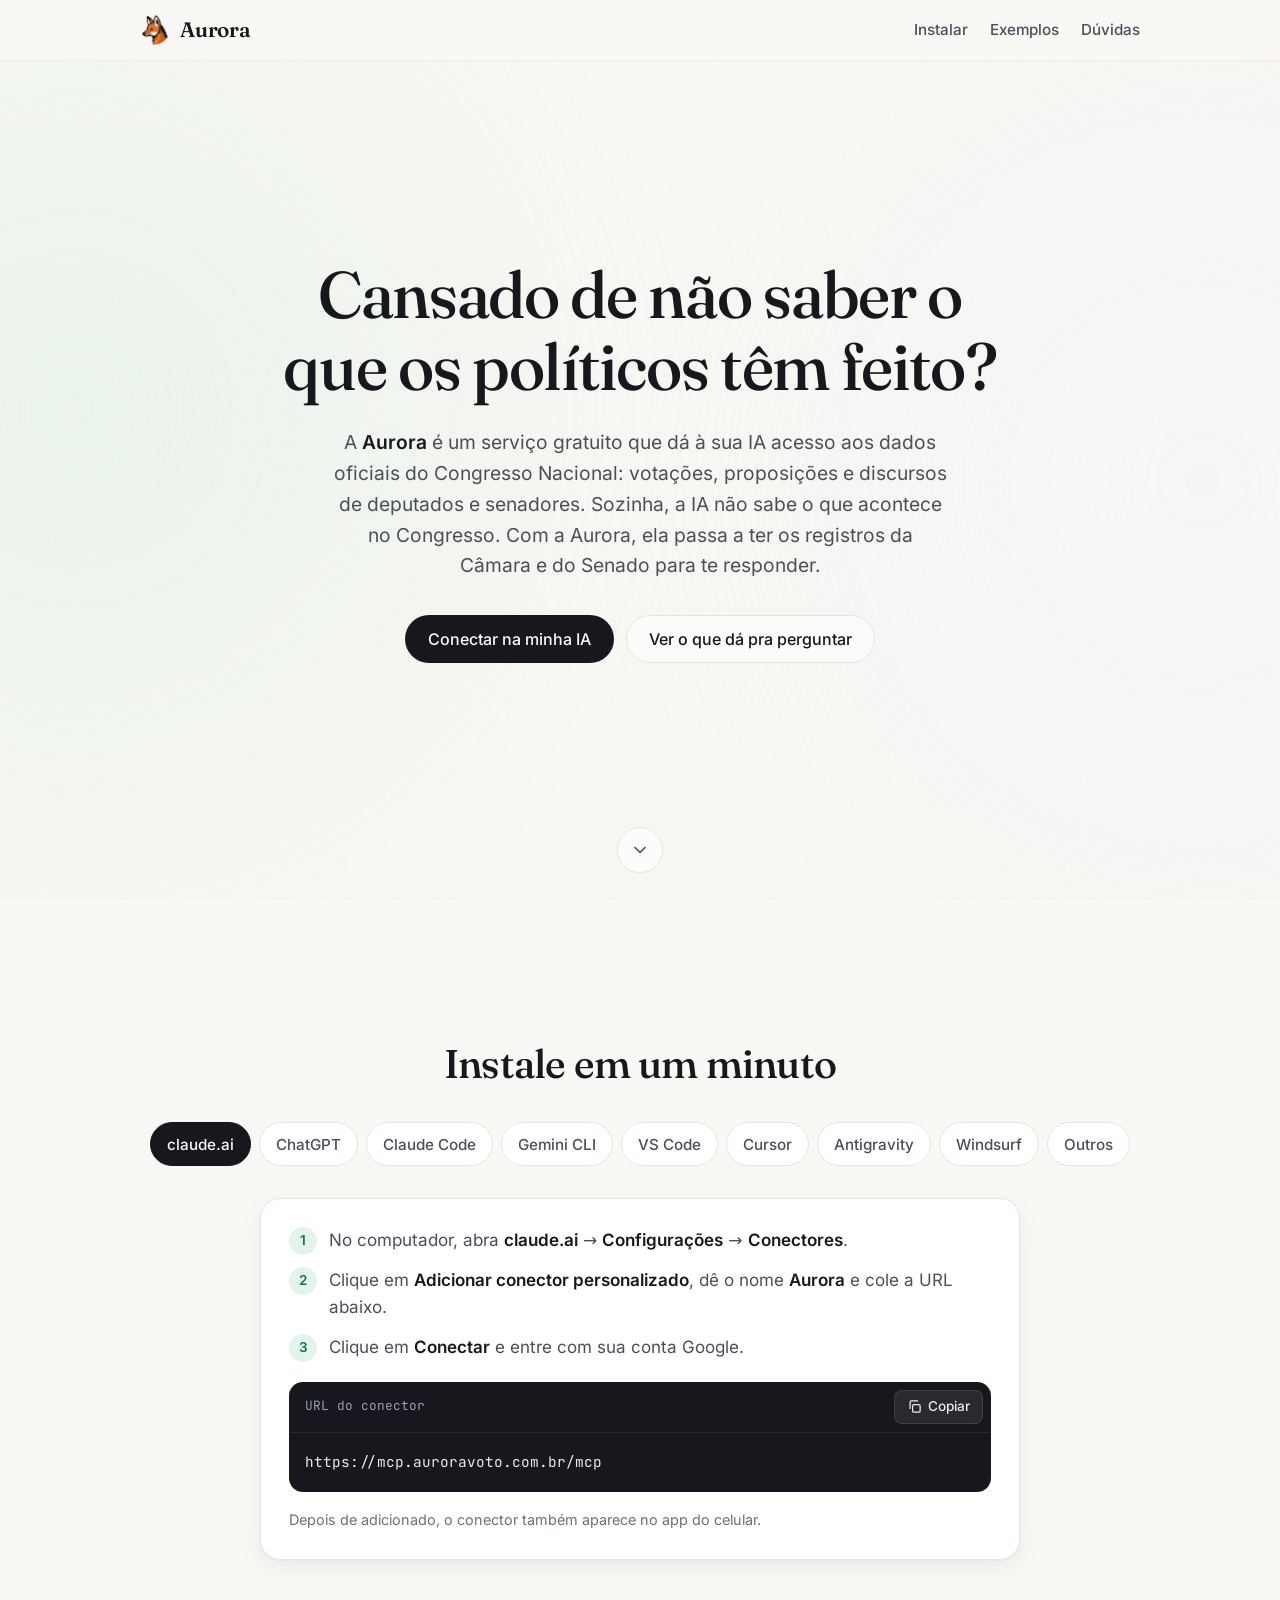
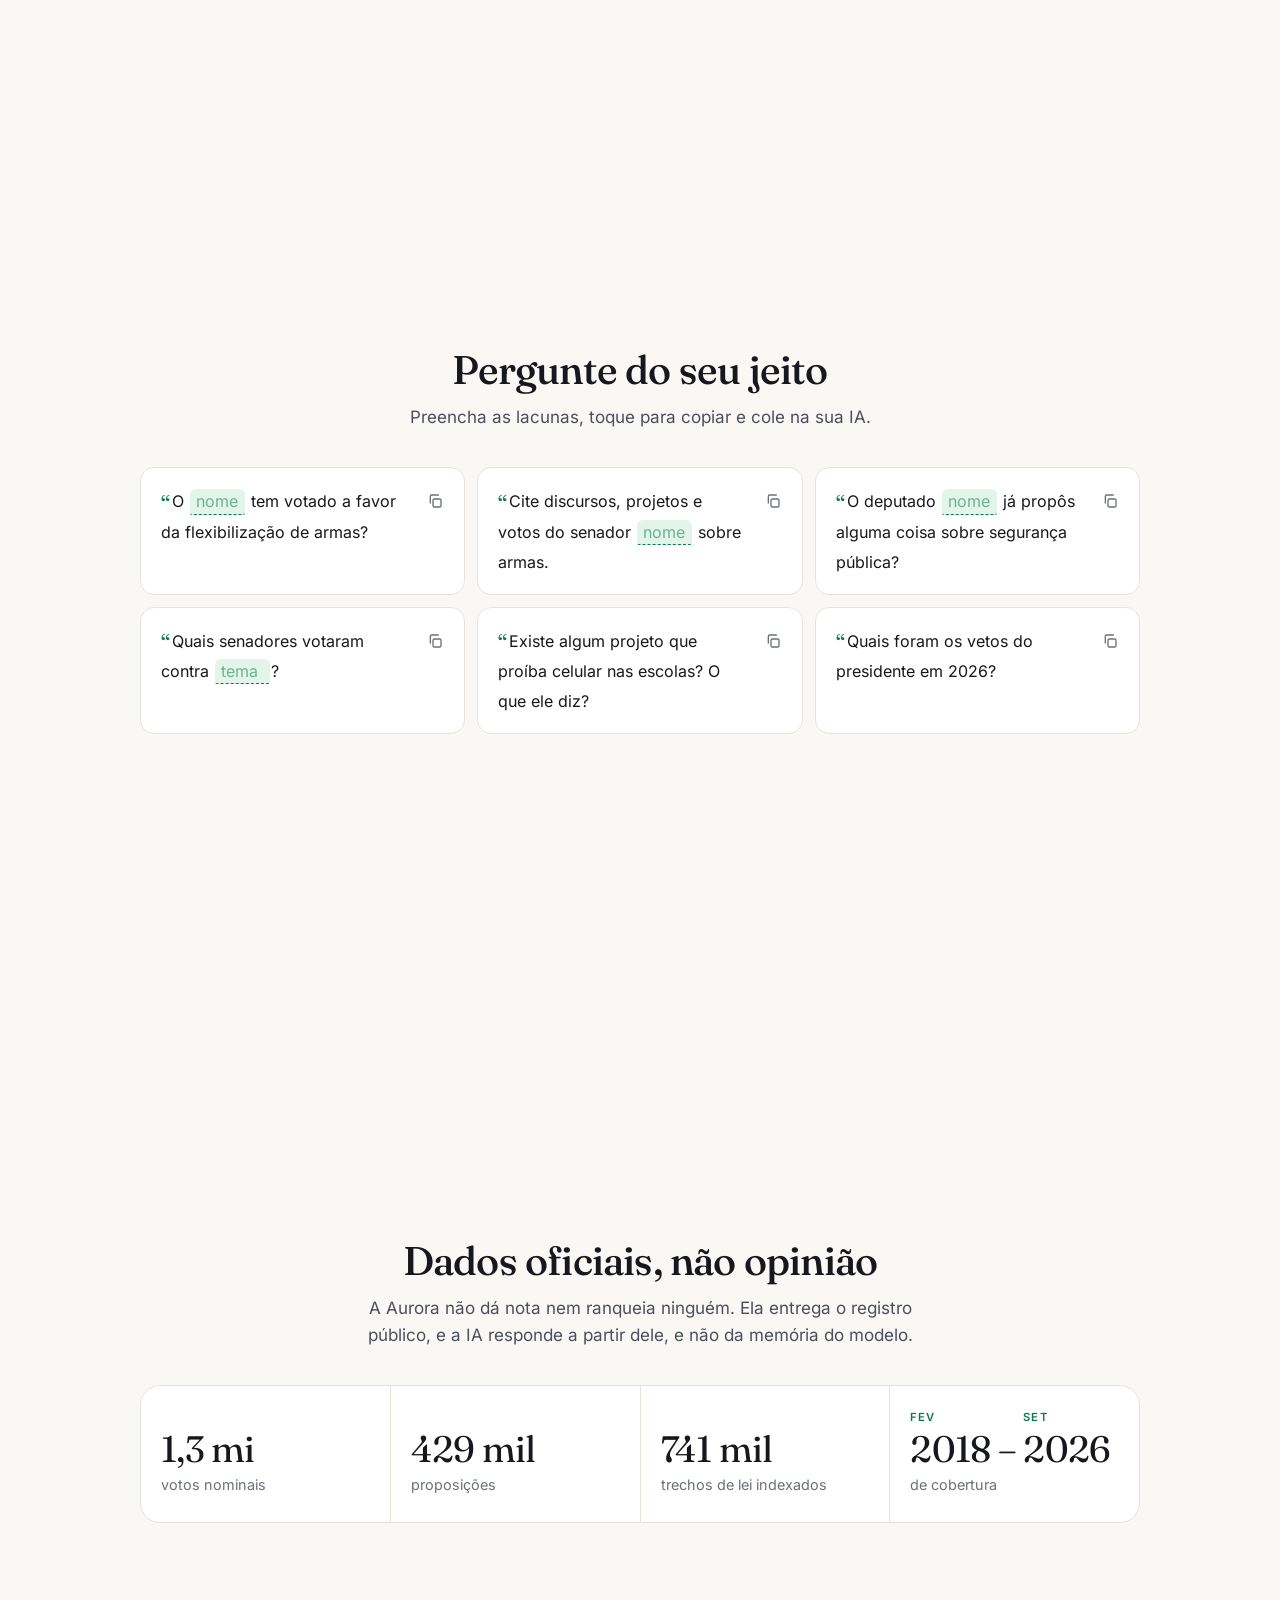
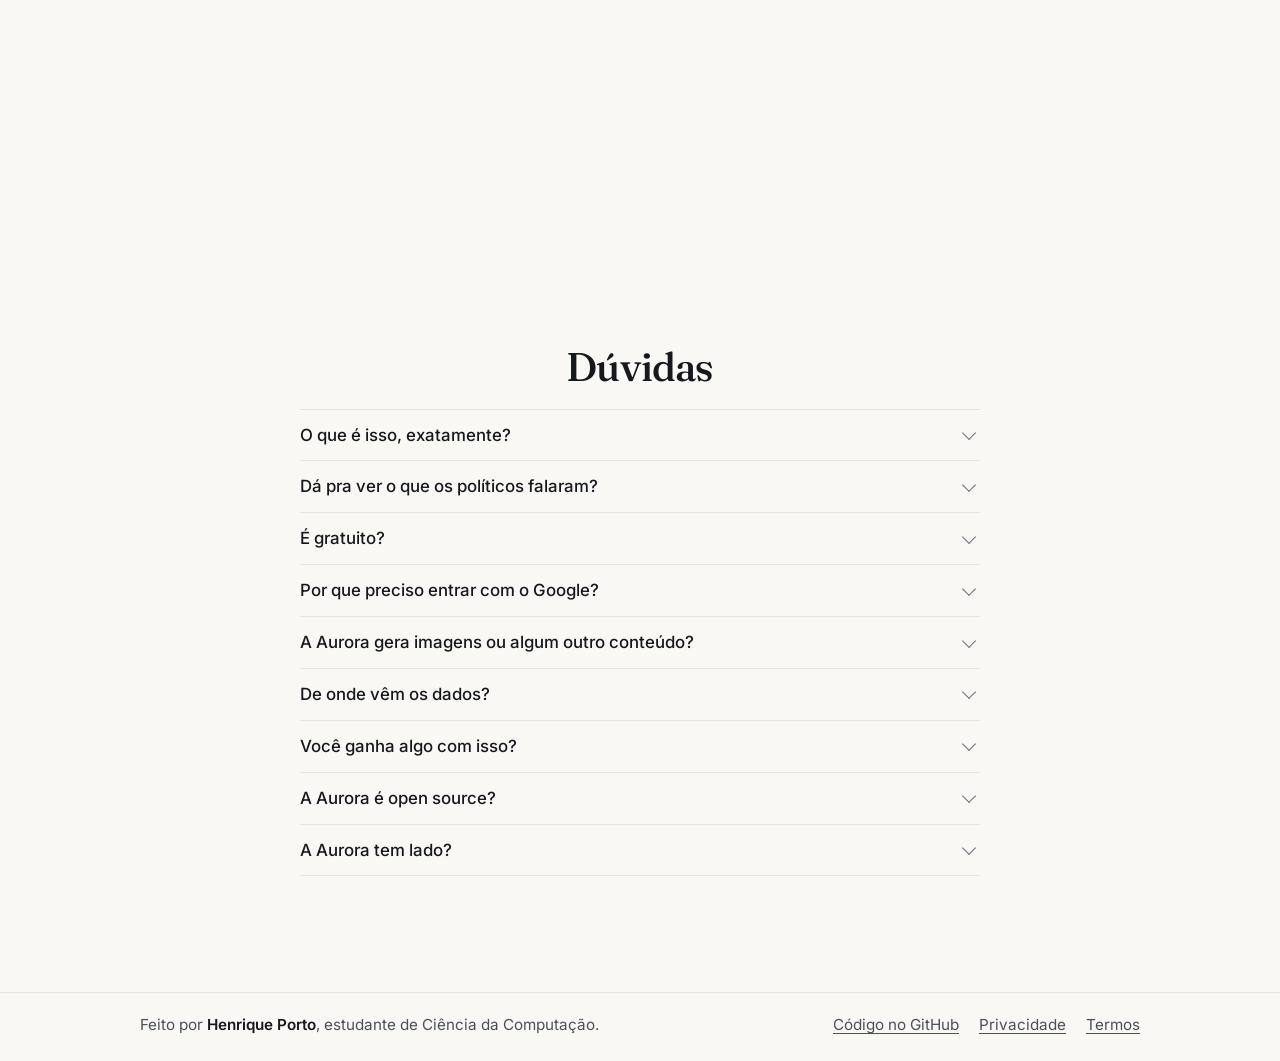
==== commit f0ff5b77: "fix google requirements" ====
--- a/index.html
+++ b/index.html
@@ -86,7 +86,7 @@
         <p class="secao__sub">Preencha as lacunas, toque para copiar e cole na sua IA.</p>
         <ul class="perguntas" role="list">
           <li class="pergunta">
-            <p class="pergunta__texto">O senador <input class="lacuna" type="text" placeholder="nome" aria-label="Nome do senador" autocomplete="off" spellcheck="false"> tem votado a favor da flexibilização de armas?</p>
+            <p class="pergunta__texto">O <input class="lacuna" type="text" placeholder="nome" aria-label="Nome do parlamentar" autocomplete="off" spellcheck="false"> tem votado a favor da flexibilização de armas?</p>
             <button type="button" class="pergunta__copiar" aria-label="Copiar pergunta"><svg viewBox="0 0 24 24" fill="none" stroke="currentColor" stroke-width="2" stroke-linecap="round" stroke-linejoin="round" aria-hidden="true"><rect x="9" y="9" width="12" height="12" rx="2"/><path d="M5 15V5a2 2 0 0 1 2-2h10"/></svg></button>
           </li>
           <li class="pergunta">
@@ -94,7 +94,7 @@
             <button type="button" class="pergunta__copiar" aria-label="Copiar pergunta"><svg viewBox="0 0 24 24" fill="none" stroke="currentColor" stroke-width="2" stroke-linecap="round" stroke-linejoin="round" aria-hidden="true"><rect x="9" y="9" width="12" height="12" rx="2"/><path d="M5 15V5a2 2 0 0 1 2-2h10"/></svg></button>
           </li>
           <li class="pergunta">
-            <p class="pergunta__texto">O <input class="lacuna" type="text" placeholder="nome" aria-label="Nome do parlamentar" autocomplete="off" spellcheck="false"> já propôs alguma coisa sobre segurança pública?</p>
+            <p class="pergunta__texto">O deputado <input class="lacuna" type="text" placeholder="nome" aria-label="Nome do deputado" autocomplete="off" spellcheck="false"> já propôs alguma coisa sobre segurança pública?</p>
             <button type="button" class="pergunta__copiar" aria-label="Copiar pergunta"><svg viewBox="0 0 24 24" fill="none" stroke="currentColor" stroke-width="2" stroke-linecap="round" stroke-linejoin="round" aria-hidden="true"><rect x="9" y="9" width="12" height="12" rx="2"/><path d="M5 15V5a2 2 0 0 1 2-2h10"/></svg></button>
           </li>
           <li class="pergunta">
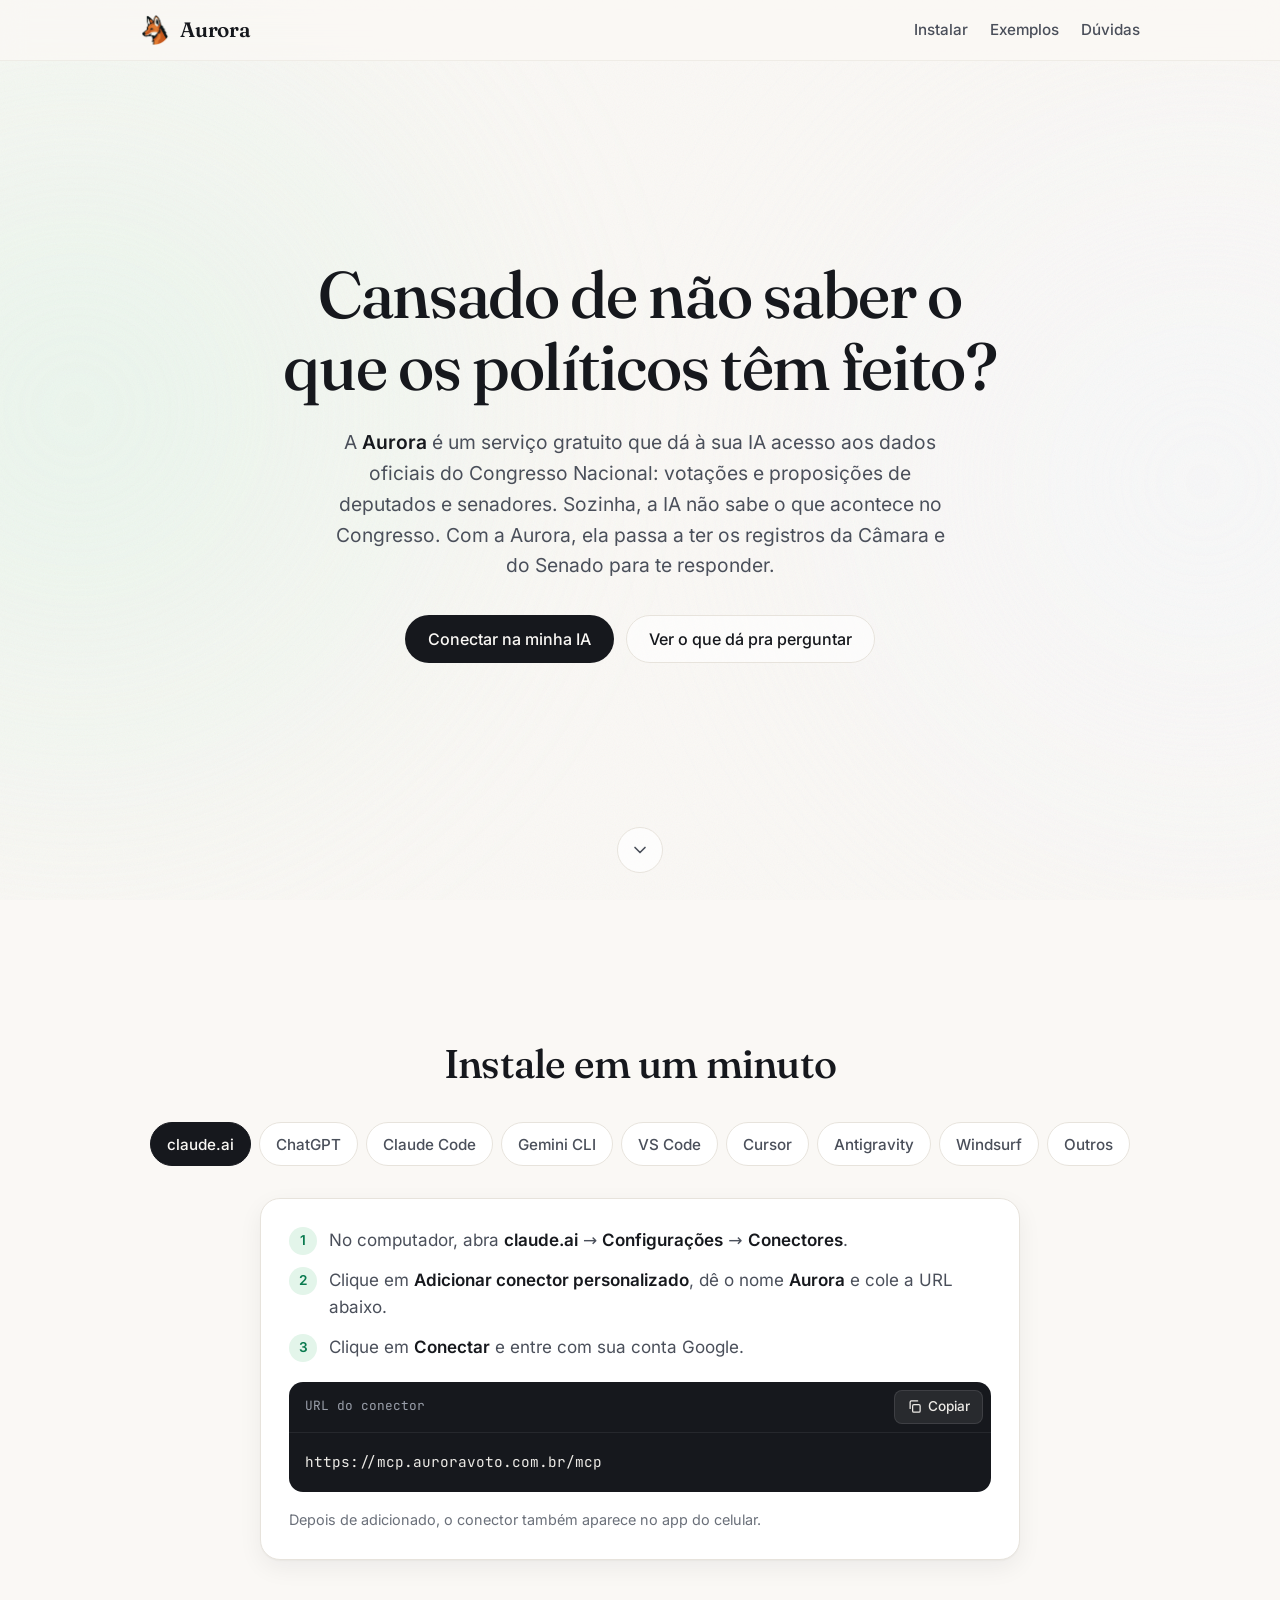
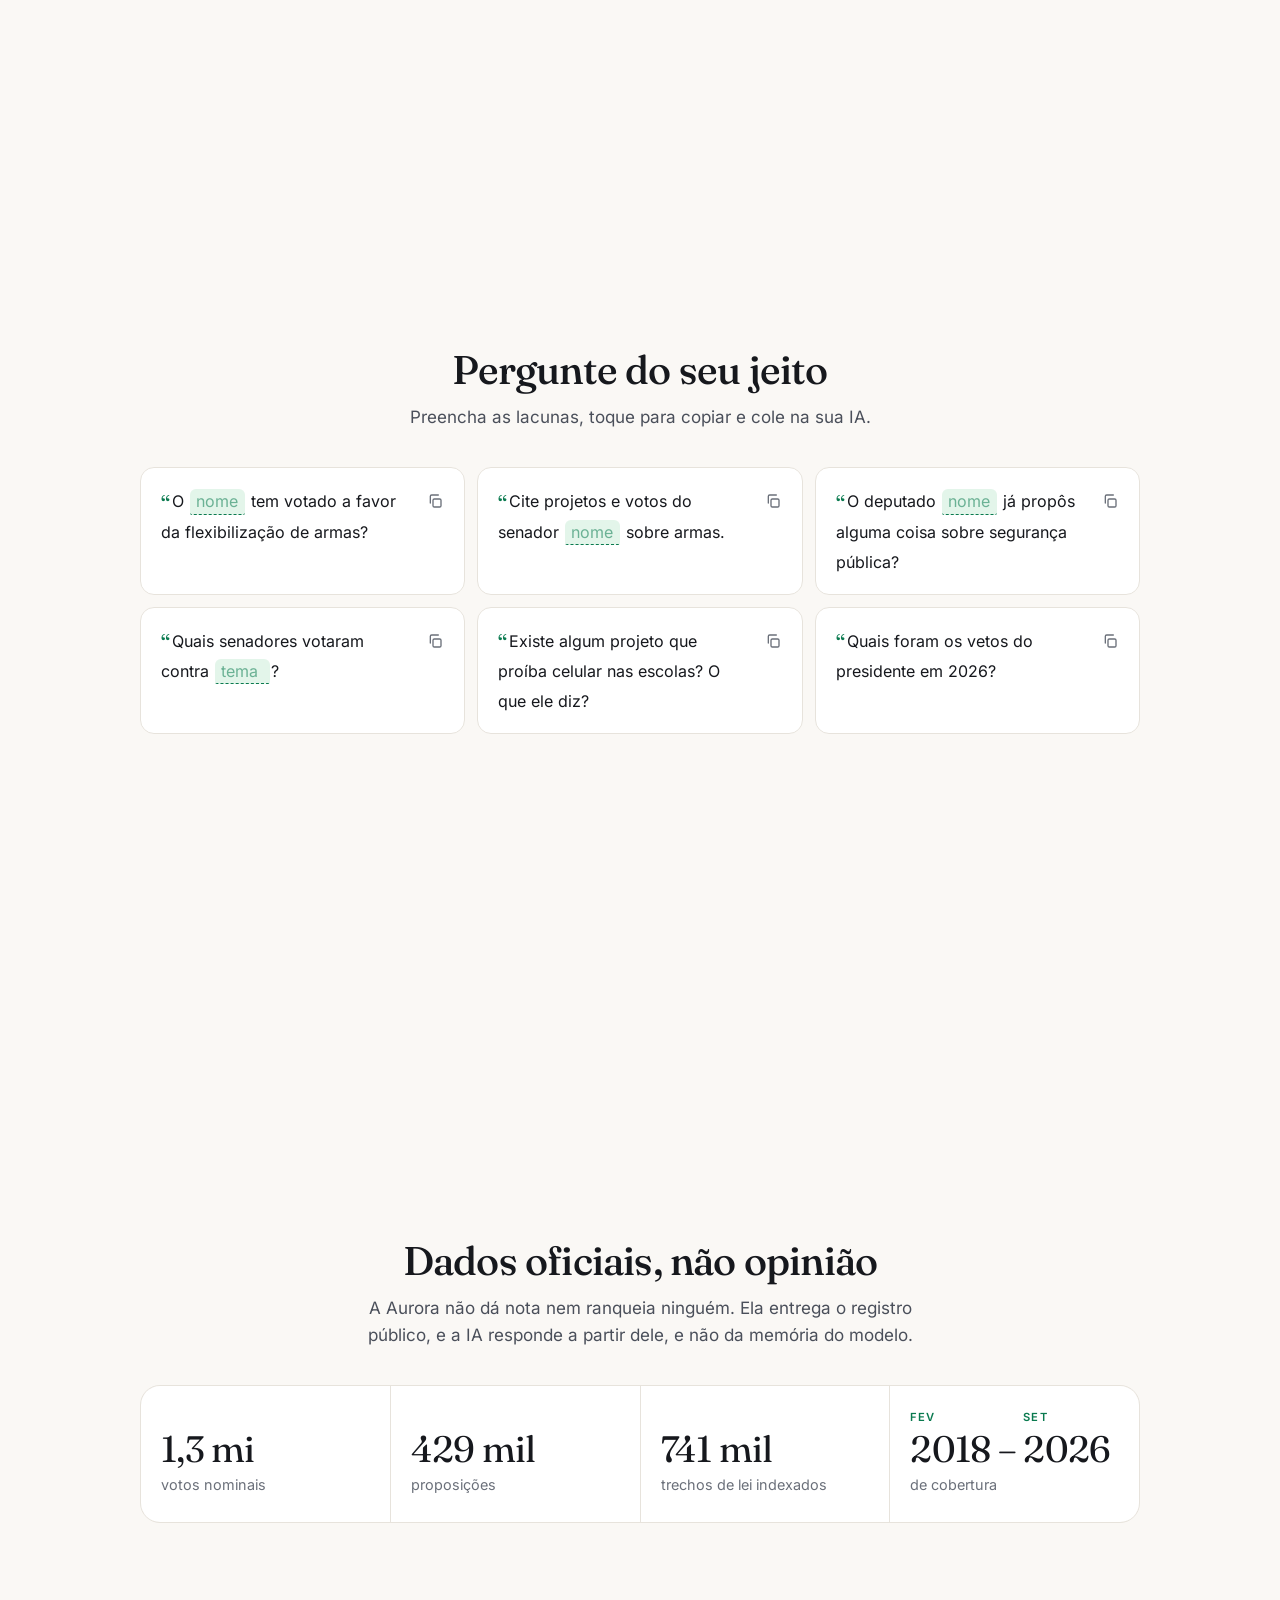
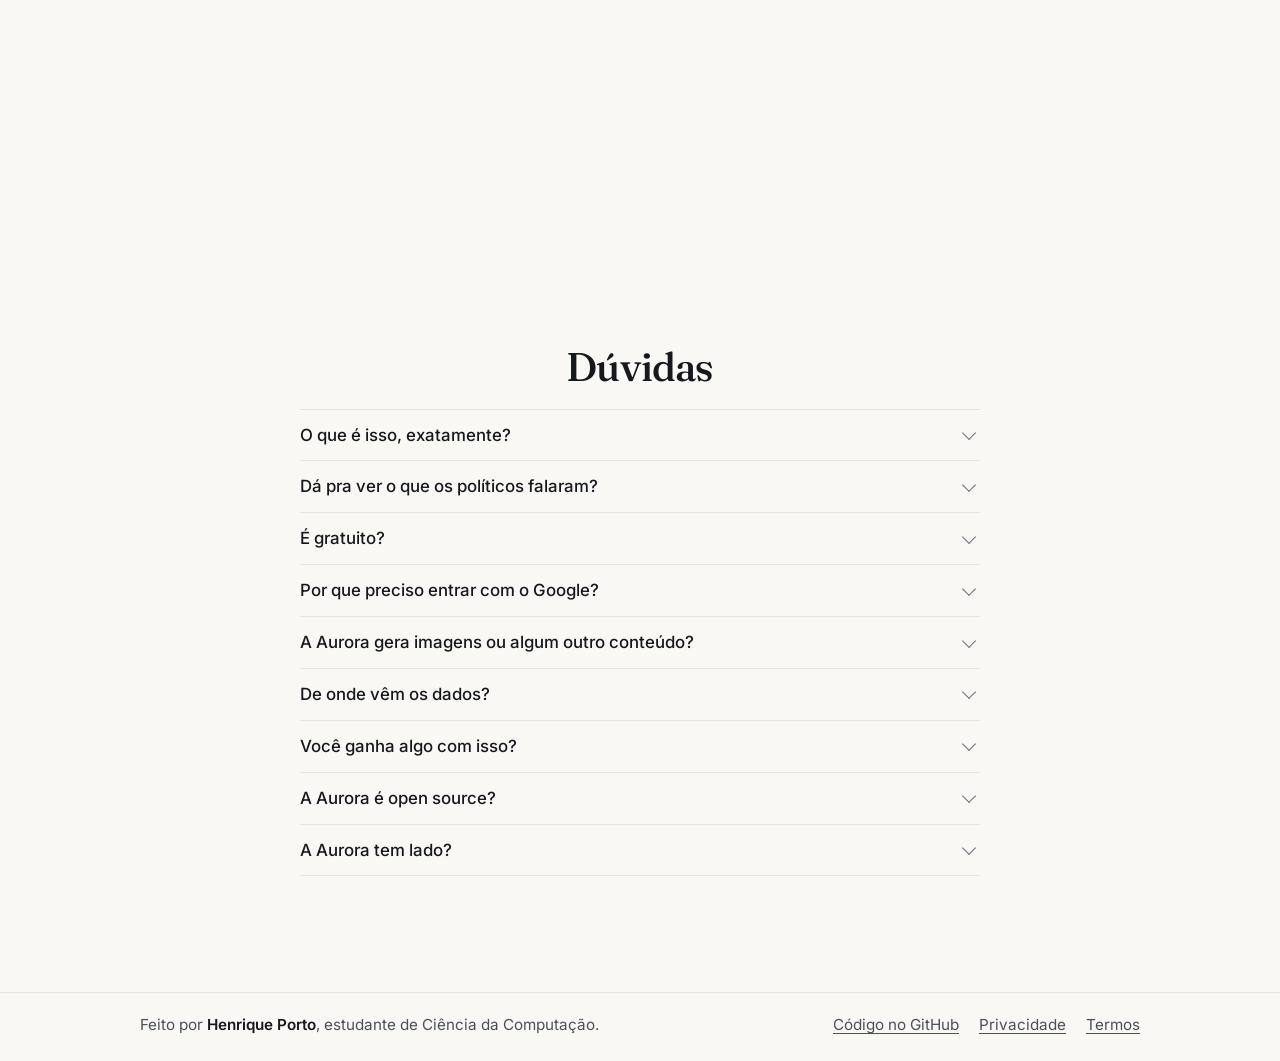
==== commit 613c51b7: "correção sem discursos" ====
--- a/index.html
+++ b/index.html
@@ -50,7 +50,7 @@
         <h1>Cansado de não saber o que os políticos têm feito?</h1>
         <p class="hero__sub">
           A <strong>Aurora</strong> é um serviço gratuito que dá à sua IA acesso aos dados oficiais
-          do Congresso Nacional: votações, proposições e discursos de deputados e senadores.
+          do Congresso Nacional: votações e proposições de deputados e senadores.
           Sozinha, a IA não sabe o que acontece no Congresso. Com a Aurora, ela passa a ter
           os registros da Câmara e do Senado para te responder.
         </p>
@@ -90,7 +90,7 @@
             <button type="button" class="pergunta__copiar" aria-label="Copiar pergunta"><svg viewBox="0 0 24 24" fill="none" stroke="currentColor" stroke-width="2" stroke-linecap="round" stroke-linejoin="round" aria-hidden="true"><rect x="9" y="9" width="12" height="12" rx="2"/><path d="M5 15V5a2 2 0 0 1 2-2h10"/></svg></button>
           </li>
           <li class="pergunta">
-            <p class="pergunta__texto">Cite discursos, projetos e votos do senador <input class="lacuna" type="text" placeholder="nome" aria-label="Nome do senador" autocomplete="off" spellcheck="false"> sobre armas.</p>
+            <p class="pergunta__texto">Cite projetos e votos do senador <input class="lacuna" type="text" placeholder="nome" aria-label="Nome do senador" autocomplete="off" spellcheck="false"> sobre armas.</p>
             <button type="button" class="pergunta__copiar" aria-label="Copiar pergunta"><svg viewBox="0 0 24 24" fill="none" stroke="currentColor" stroke-width="2" stroke-linecap="round" stroke-linejoin="round" aria-hidden="true"><rect x="9" y="9" width="12" height="12" rx="2"/><path d="M5 15V5a2 2 0 0 1 2-2h10"/></svg></button>
           </li>
           <li class="pergunta">
@@ -140,7 +140,7 @@
           <summary>O que é isso, exatamente?</summary>
           <p>
             A Aurora é um serviço gratuito que dá a assistentes de IA acesso a dados públicos e oficiais
-            do Congresso Nacional: votações, proposições e discursos de deputados e senadores.
+            do Congresso Nacional: votações e proposições de deputados e senadores.
           </p>
           <p>
             Tecnicamente, ela é um servidor <abbr title="Model Context Protocol">MCP</abbr>, o protocolo aberto que
@@ -163,8 +163,9 @@
         <details>
           <summary>Dá pra ver o que os políticos falaram?</summary>
           <p>
-            Sim! Os discursos da Câmara estão integrados ao nosso RAG, ou seja, sua IA tem acesso
-            ao que os deputados dizem, votam e propõem, tudo na mesma resposta.
+            Em breve! Os discursos em plenário da Câmara e do Senado já estão na nossa base, e a busca
+            neles está a caminho. Por enquanto, a Aurora responde sobre votos, projetos, autoria,
+            relatoria e vetos.
           </p>
         </details>
         <details>
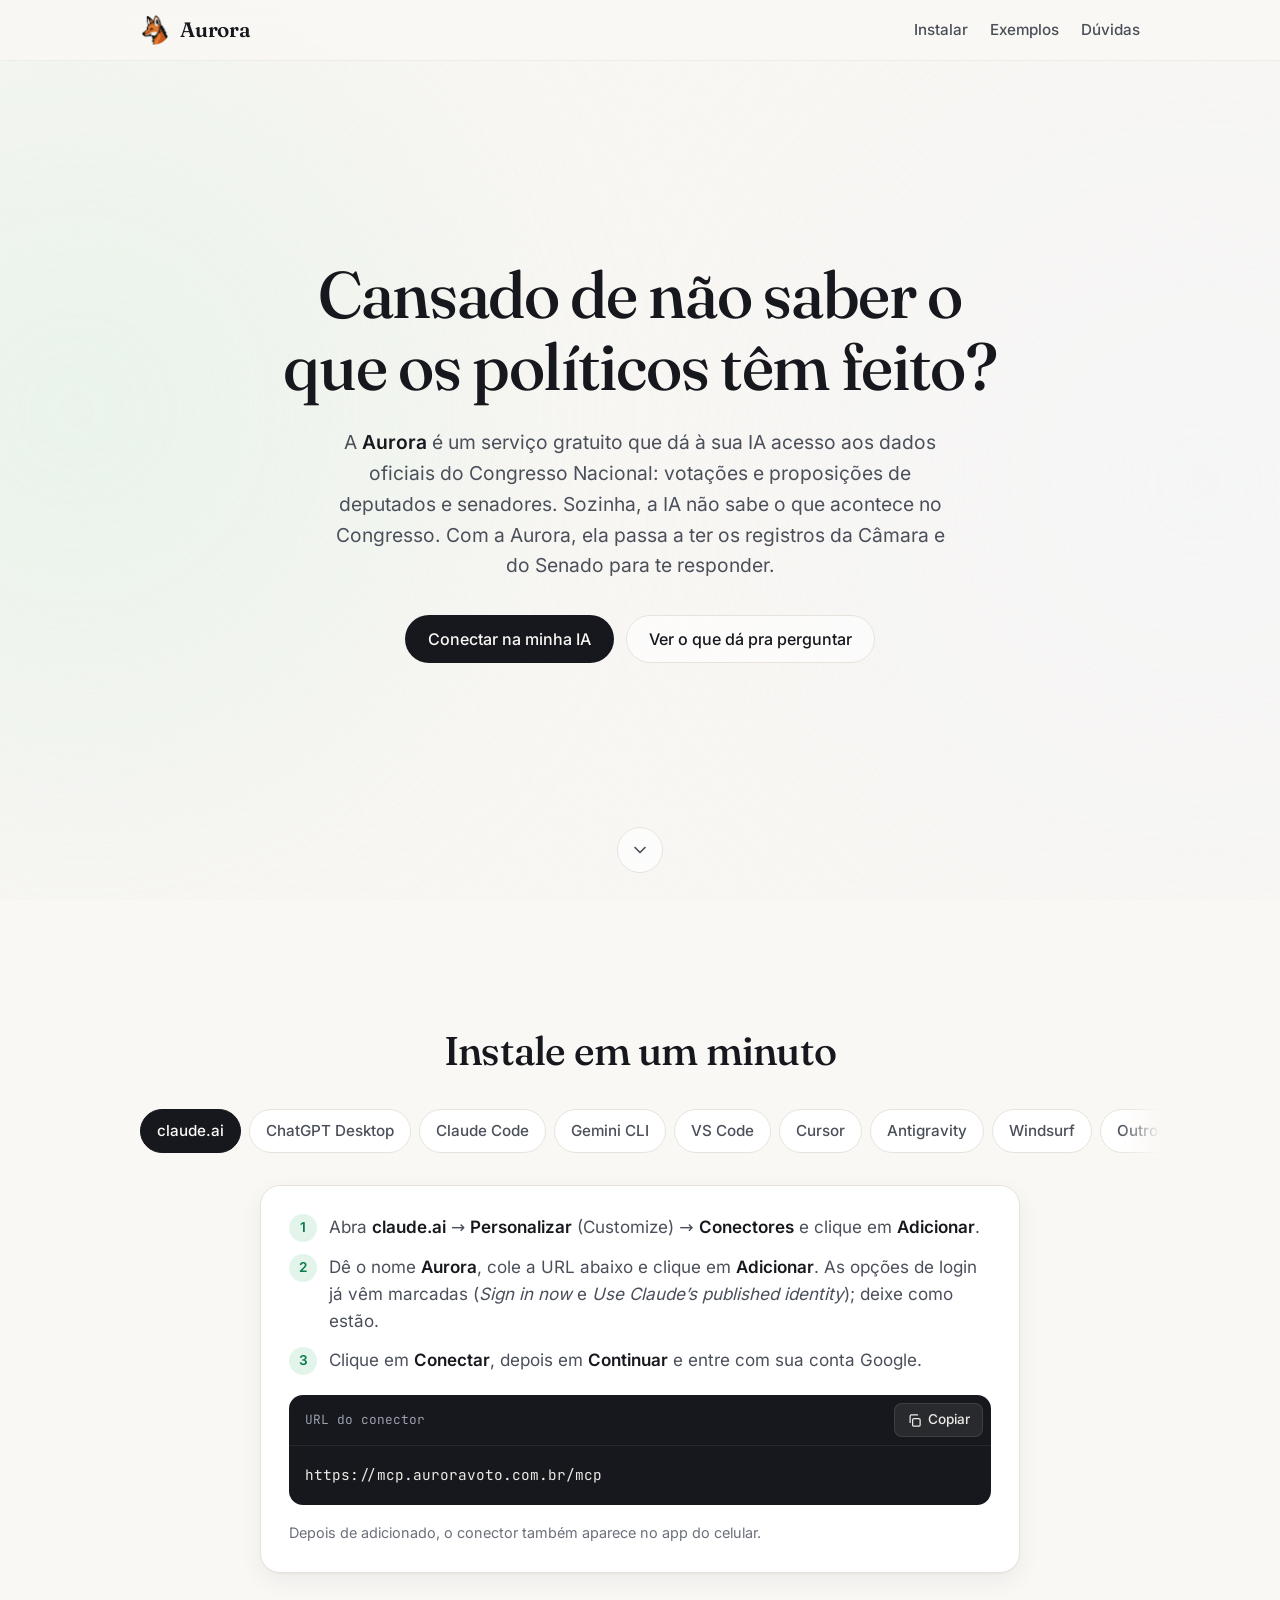
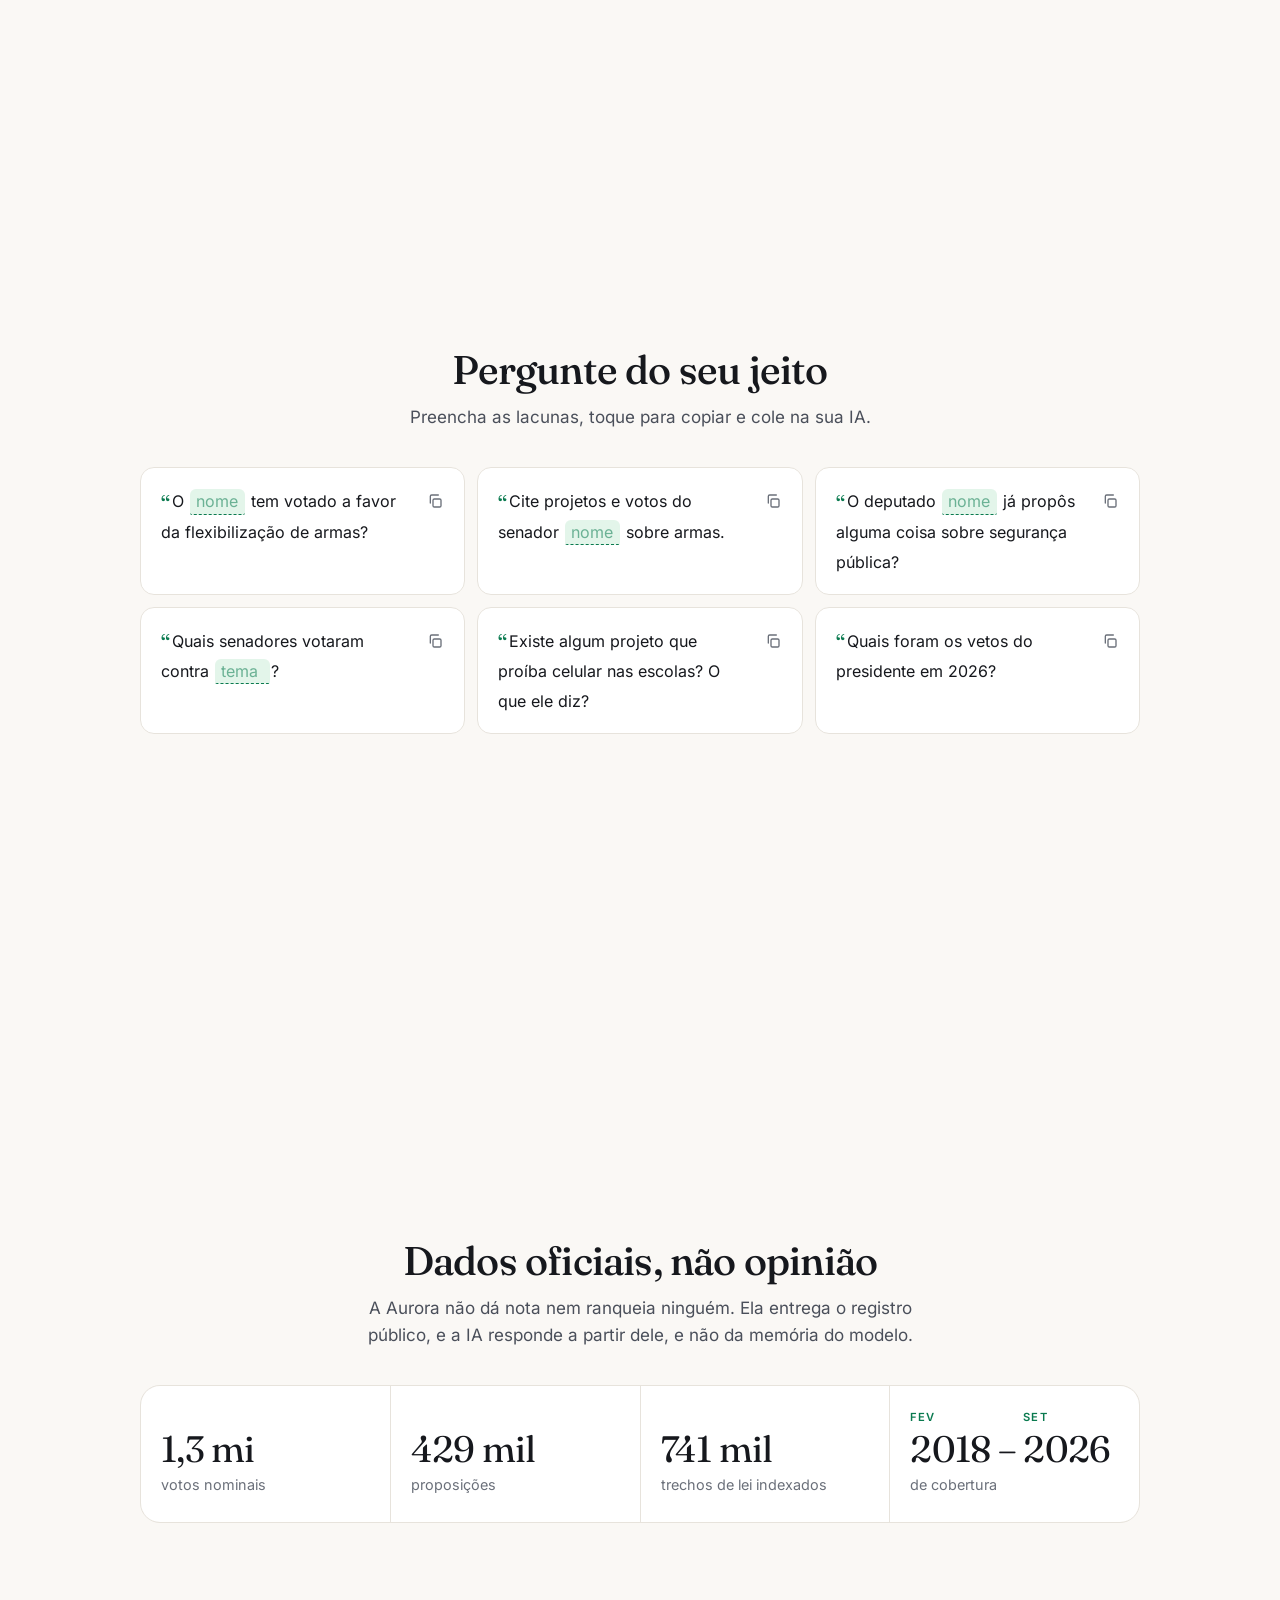
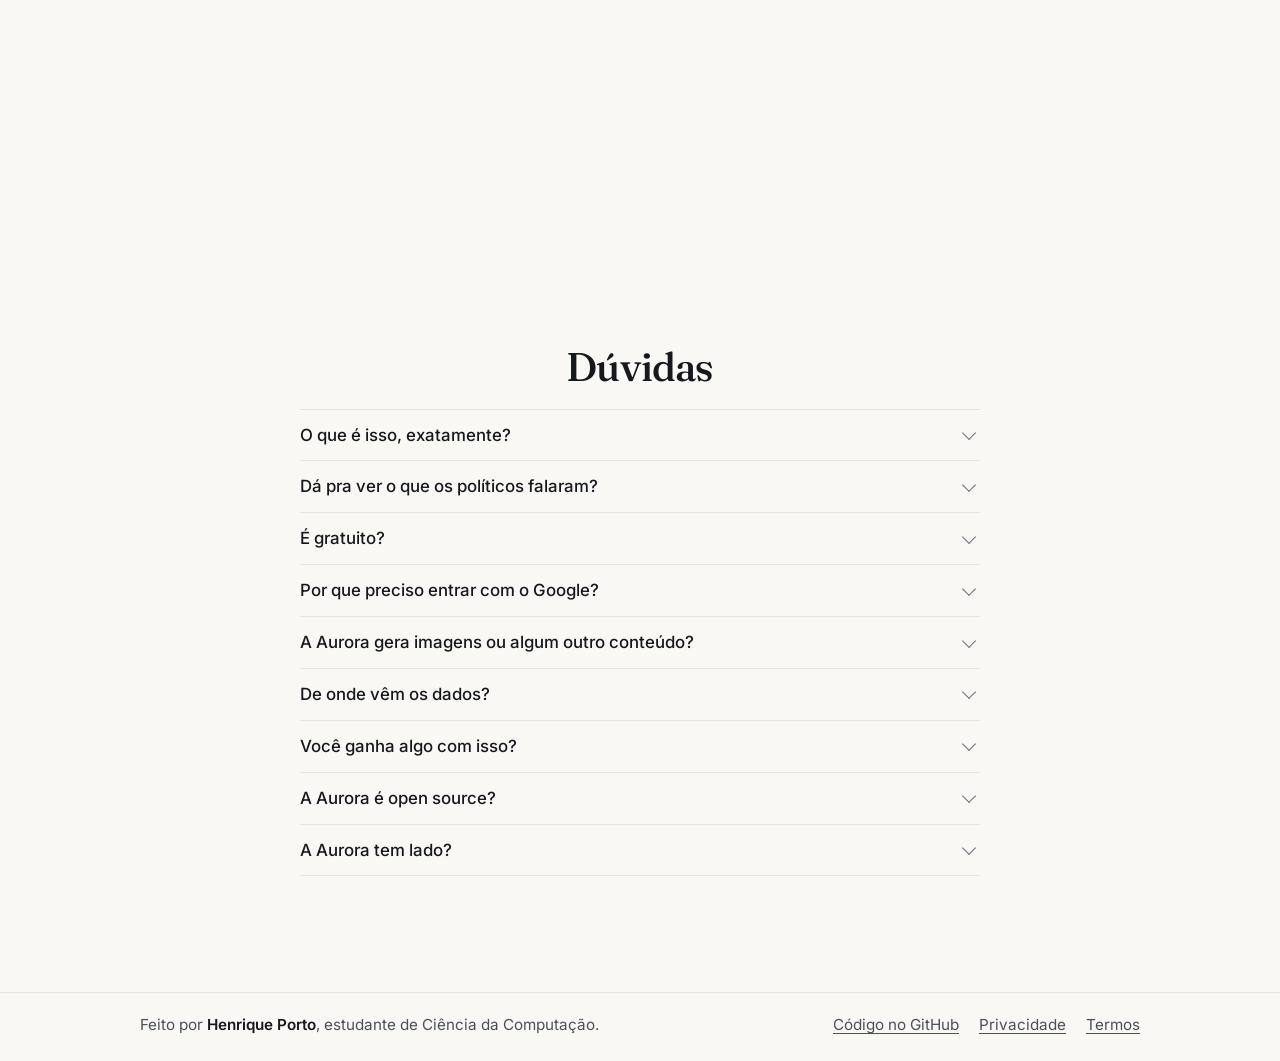
==== commit 746ca599: "correção mcp chatgpt instalacao" ====
--- a/index.html
+++ b/index.html
@@ -57,7 +57,7 @@
         <div class="hero__acoes">
           <span class="com-dica">
             <a class="botao botao--primario" href="#instalar" aria-describedby="dica-compat">Conectar na minha IA</a>
-            <span class="dica" role="tooltip" id="dica-compat">Funciona com Claude, ChatGPT, Gemini CLI, VS Code, Cursor e outras.</span>
+            <span class="dica" role="tooltip" id="dica-compat">Funciona com Claude, ChatGPT Desktop, Gemini CLI, VS Code, Cursor e outras.</span>
           </span>
           <a class="botao botao--fantasma" href="#perguntas">Ver o que dá pra perguntar</a>
         </div>
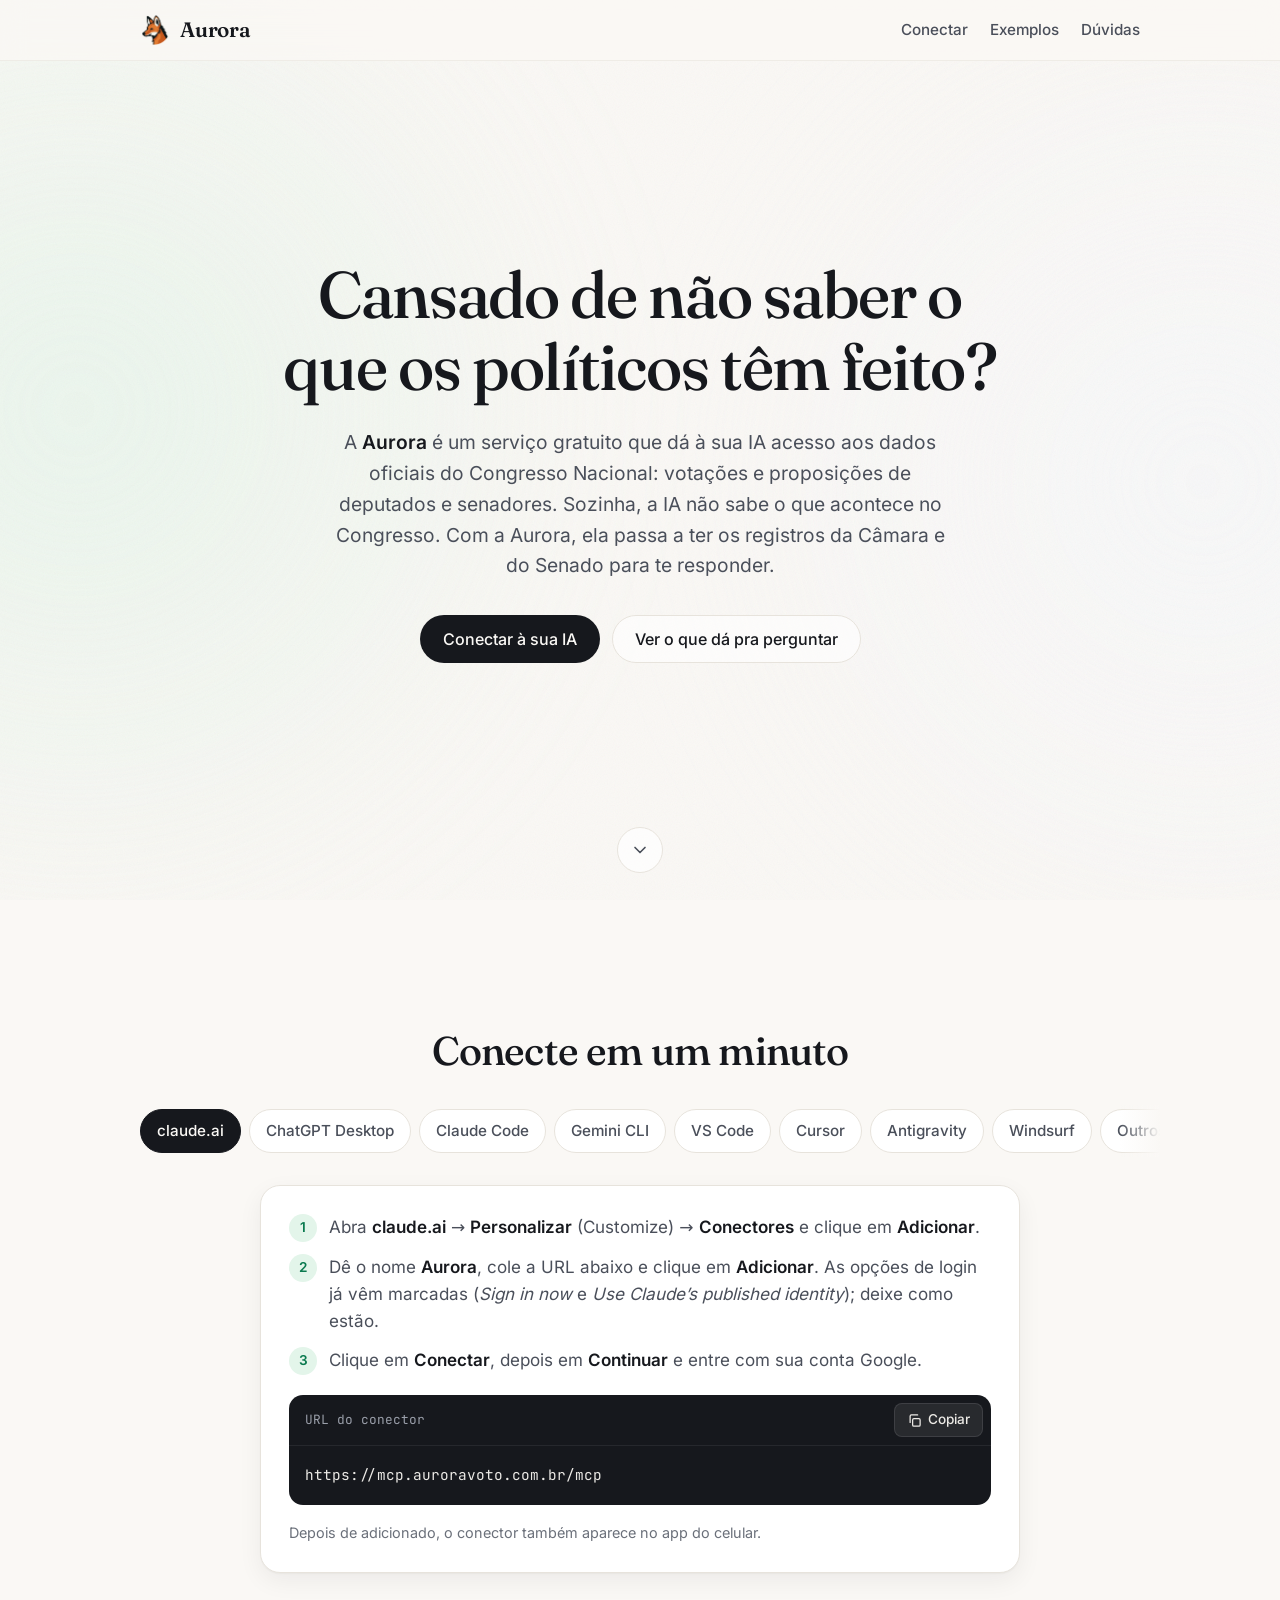
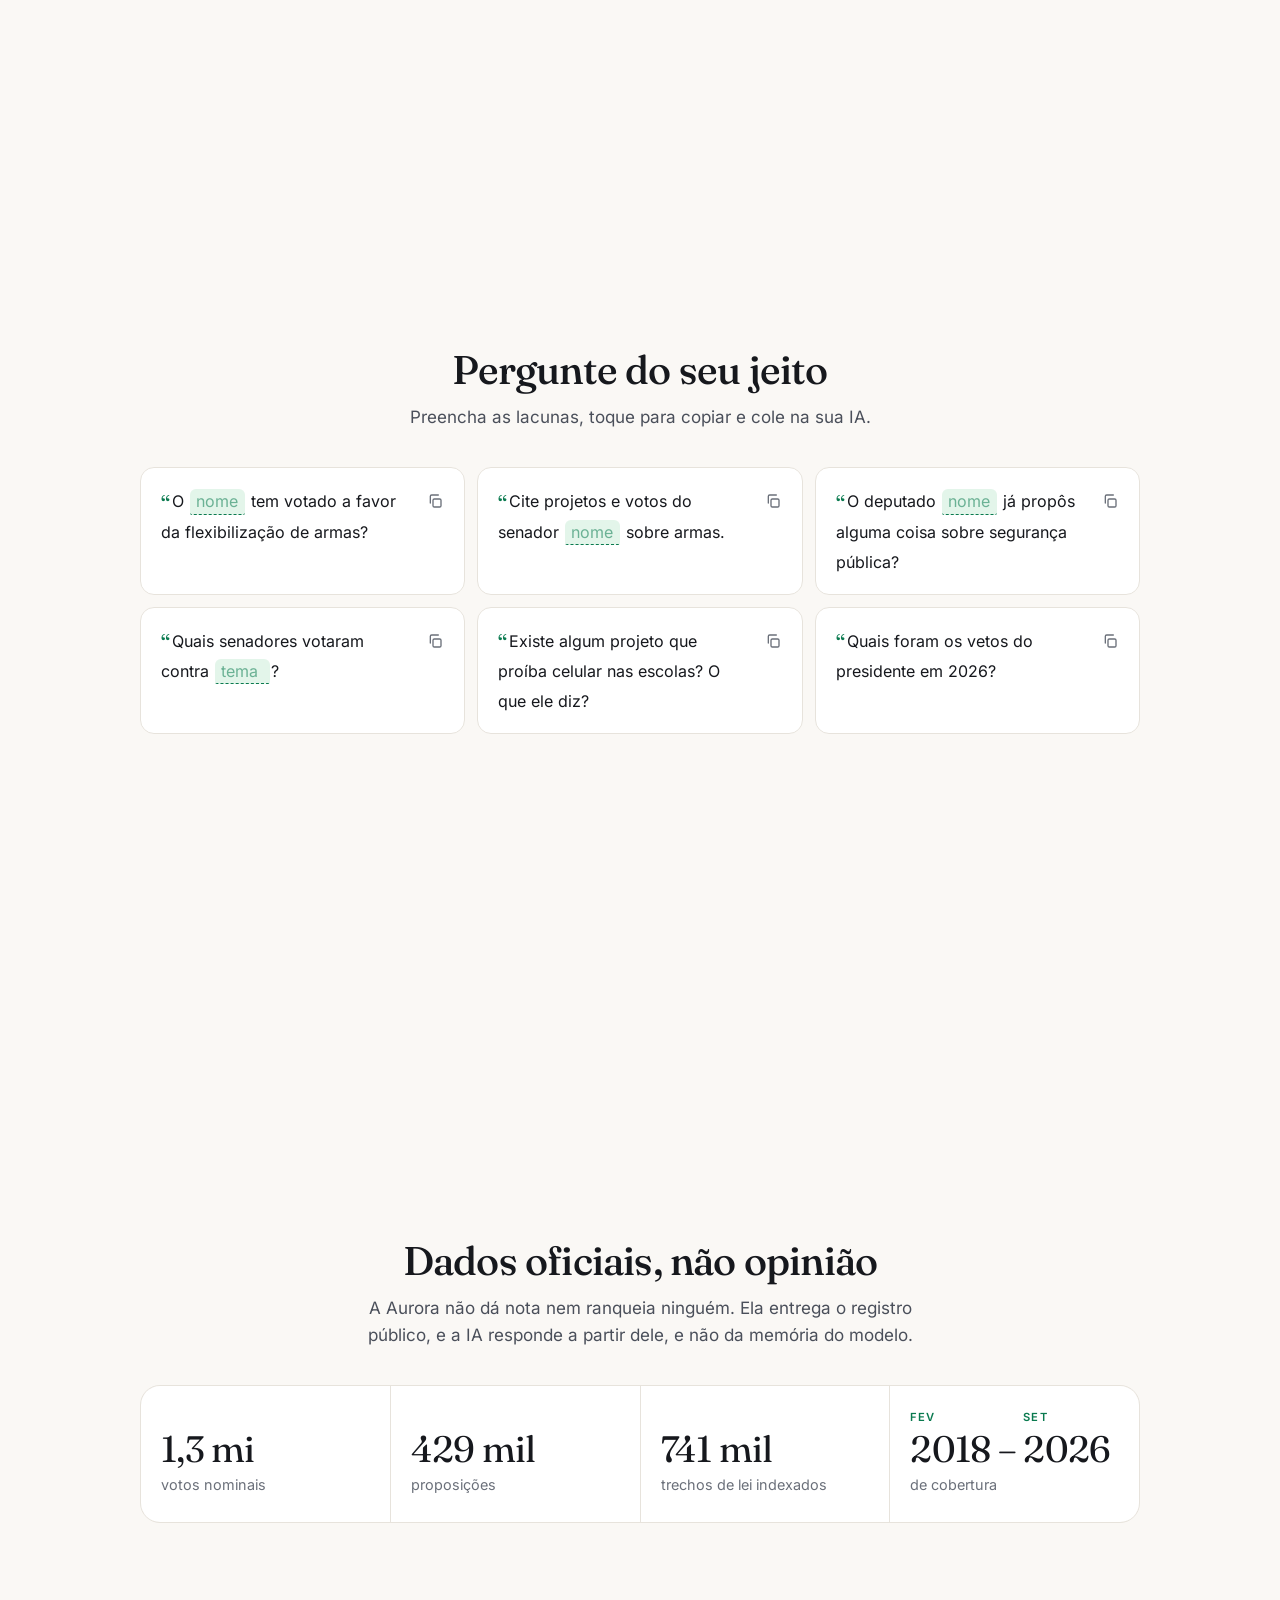
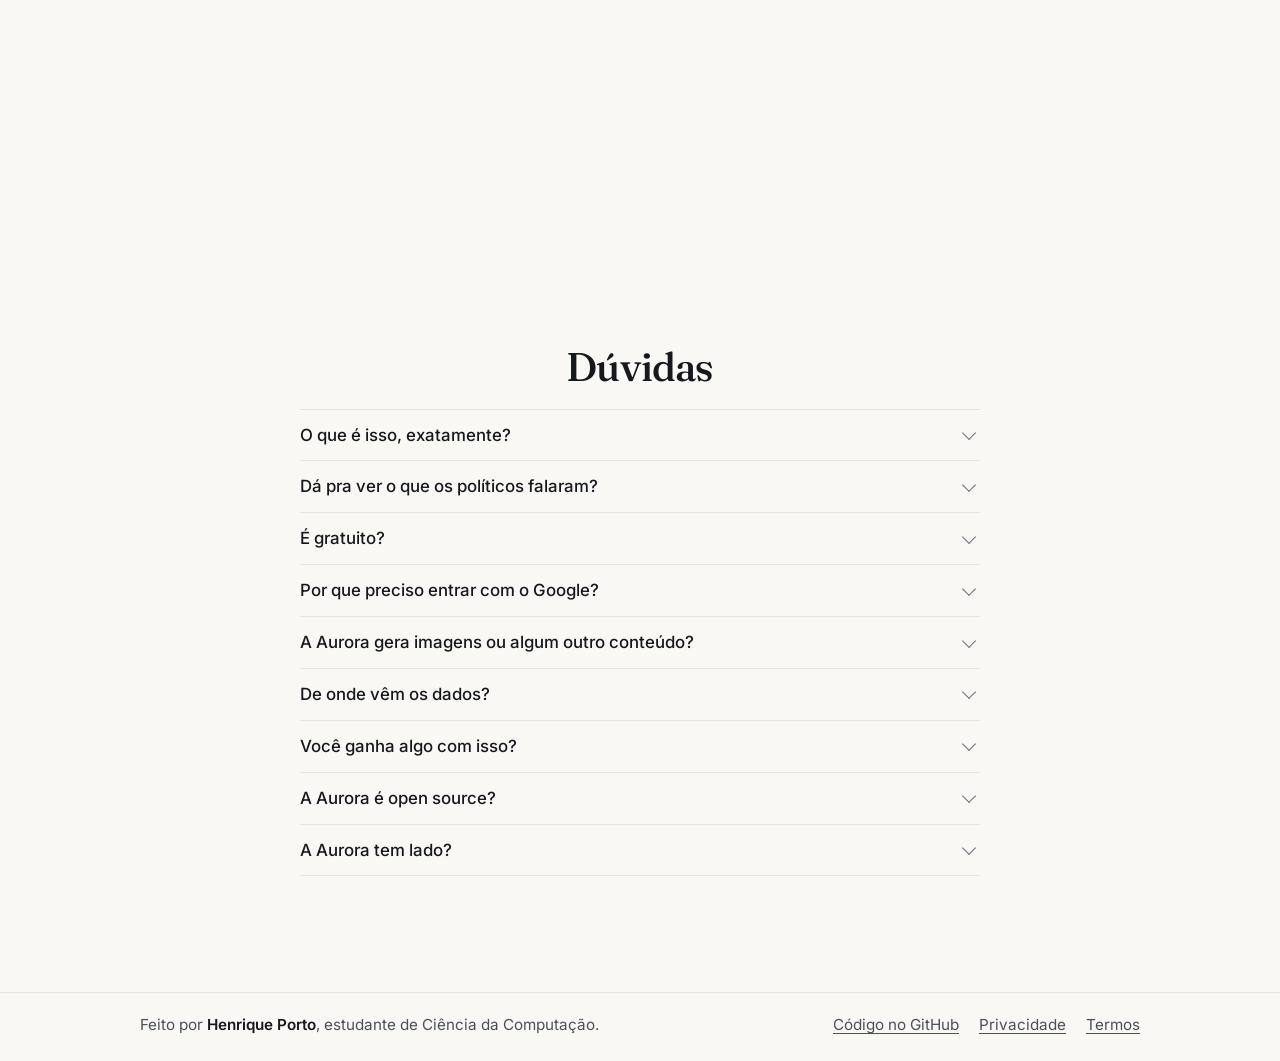
==== commit 92201f78: "mudando frase pra deixar mais simples de entender" ====
--- a/index.html
+++ b/index.html
@@ -4,7 +4,7 @@
   <meta charset="utf-8">
   <meta name="viewport" content="width=device-width, initial-scale=1">
   <title>Aurora · Como votou quem te representa</title>
-  <meta name="description" content="Instale a Aurora na sua IA e pergunte como deputados e senadores votaram. Dados oficiais da Câmara e do Senado, estruturados para Claude, ChatGPT, Gemini e outras.">
+  <meta name="description" content="Conecte a Aurora à sua IA e pergunte como deputados e senadores votaram. Dados oficiais da Câmara e do Senado, estruturados para Claude, ChatGPT, Gemini e outras.">
   <meta name="theme-color" content="#FAF8F5" media="(prefers-color-scheme: light)">
   <meta name="theme-color" content="#0E0F13" media="(prefers-color-scheme: dark)">
 
@@ -21,7 +21,7 @@
   <link rel="stylesheet" href="styles.css?v=2">
 </head>
 <body>
-  <a class="pular" href="#instalar">Pular para a instalação</a>
+  <a class="pular" href="#instalar">Pular para a conexão</a>
 
   <!-- Fundo de aurora da página inteira: fixo atrás de todos os blocos. -->
   <div class="aurora" aria-hidden="true">
@@ -36,7 +36,7 @@
         <span>Aurora</span>
       </a>
       <nav class="topo__nav" aria-label="Principal">
-        <a href="#instalar">Instalar</a>
+        <a href="#instalar">Conectar</a>
         <a href="#perguntas">Exemplos</a>
         <a href="#duvidas">Dúvidas</a>
       </nav>
@@ -56,19 +56,19 @@
         </p>
         <div class="hero__acoes">
           <span class="com-dica">
-            <a class="botao botao--primario" href="#instalar" aria-describedby="dica-compat">Conectar na minha IA</a>
+            <a class="botao botao--primario" href="#instalar" aria-describedby="dica-compat">Conectar à sua IA</a>
             <span class="dica" role="tooltip" id="dica-compat">Funciona com Claude, ChatGPT Desktop, Gemini CLI, VS Code, Cursor e outras.</span>
           </span>
           <a class="botao botao--fantasma" href="#perguntas">Ver o que dá pra perguntar</a>
         </div>
       </div>
-      <a class="proximo" href="#instalar" aria-label="Ir para a instalação"><svg viewBox="0 0 24 24" fill="none" stroke="currentColor" stroke-width="2" stroke-linecap="round" stroke-linejoin="round" aria-hidden="true"><path d="M6 9l6 6 6-6"/></svg></a>
+      <a class="proximo" href="#instalar" aria-label="Ir para a conexão"><svg viewBox="0 0 24 24" fill="none" stroke="currentColor" stroke-width="2" stroke-linecap="round" stroke-linejoin="round" aria-hidden="true"><path d="M6 9l6 6 6-6"/></svg></a>
     </section>
 
     <!-- Instalação -->
     <section class="secao secao--instalar bloco" id="instalar">
       <div class="container">
-        <h2 class="secao__titulo secao__titulo--sozinho">Instale em um minuto</h2>
+        <h2 class="secao__titulo secao__titulo--sozinho">Conecte em um minuto</h2>
 
         <div class="clientes">
           <div class="clientes__trilho" role="tablist" aria-label="Escolha sua IA" id="abas"></div>
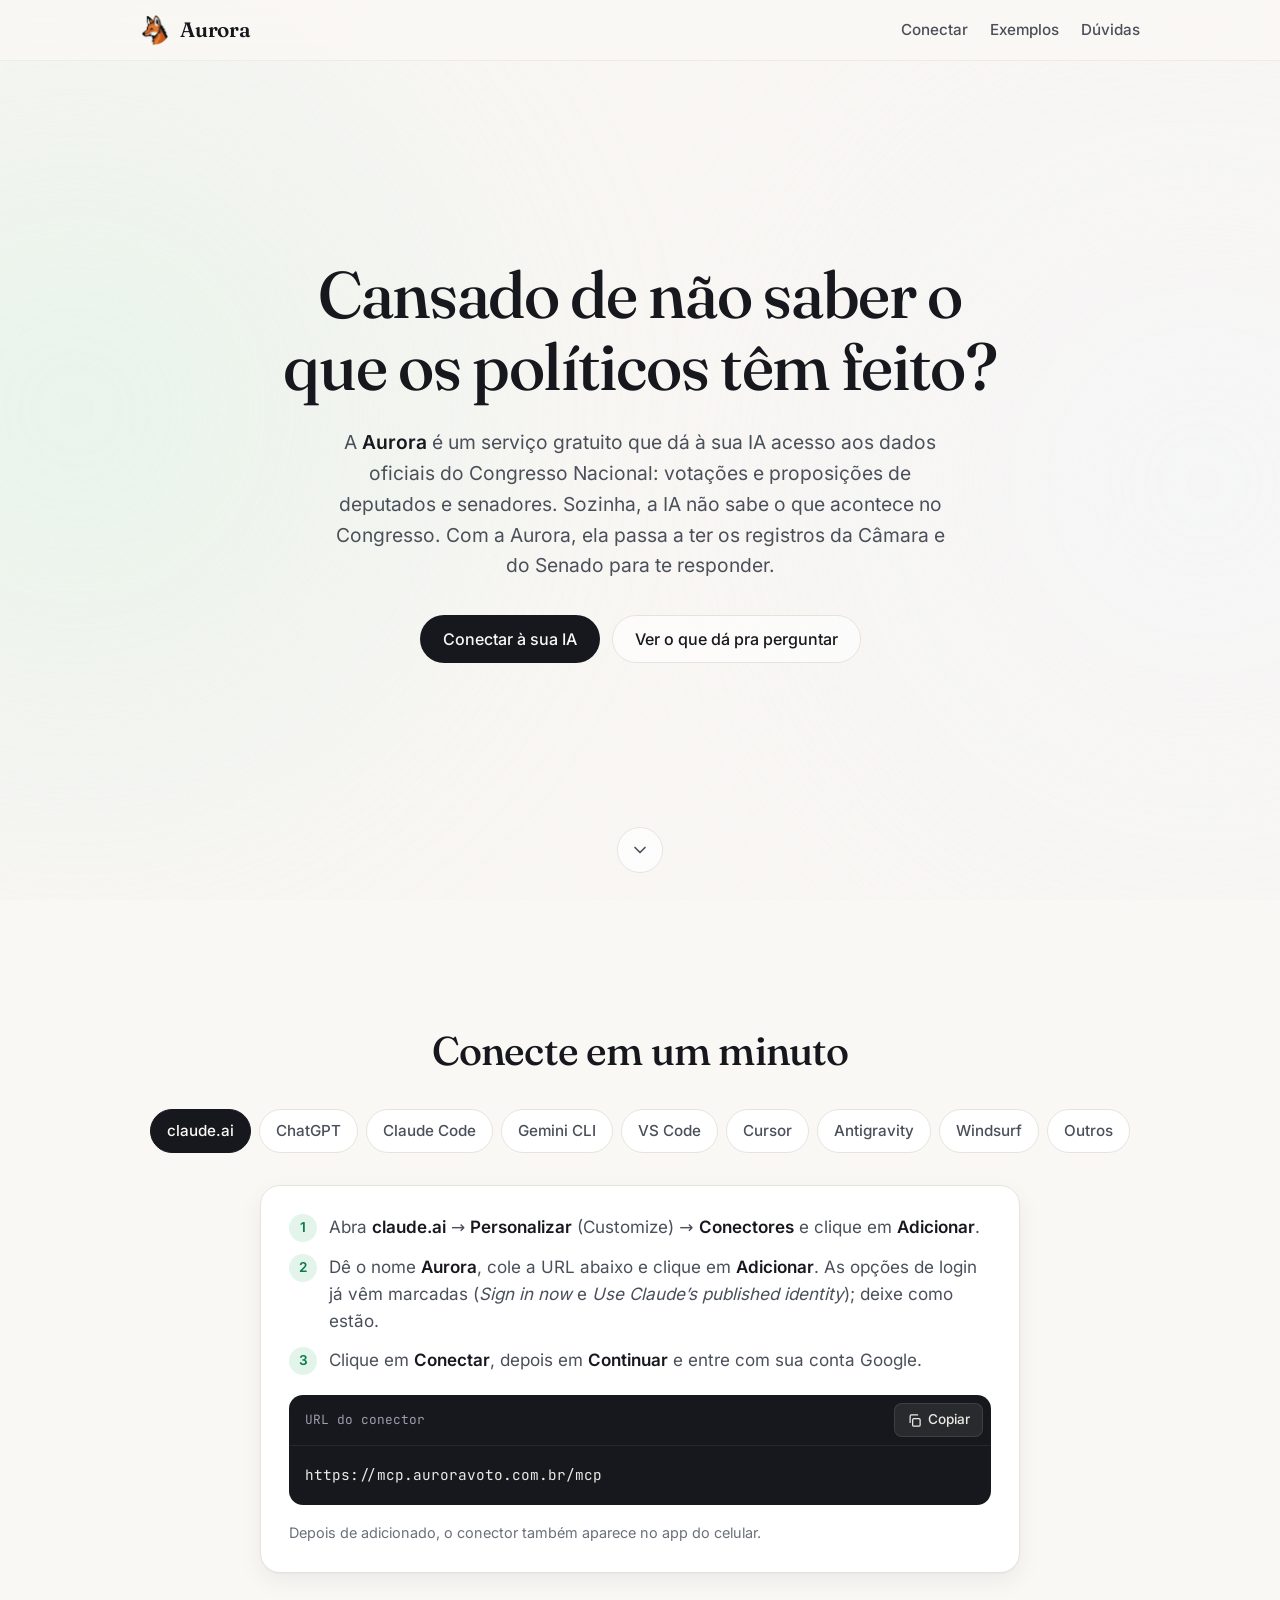
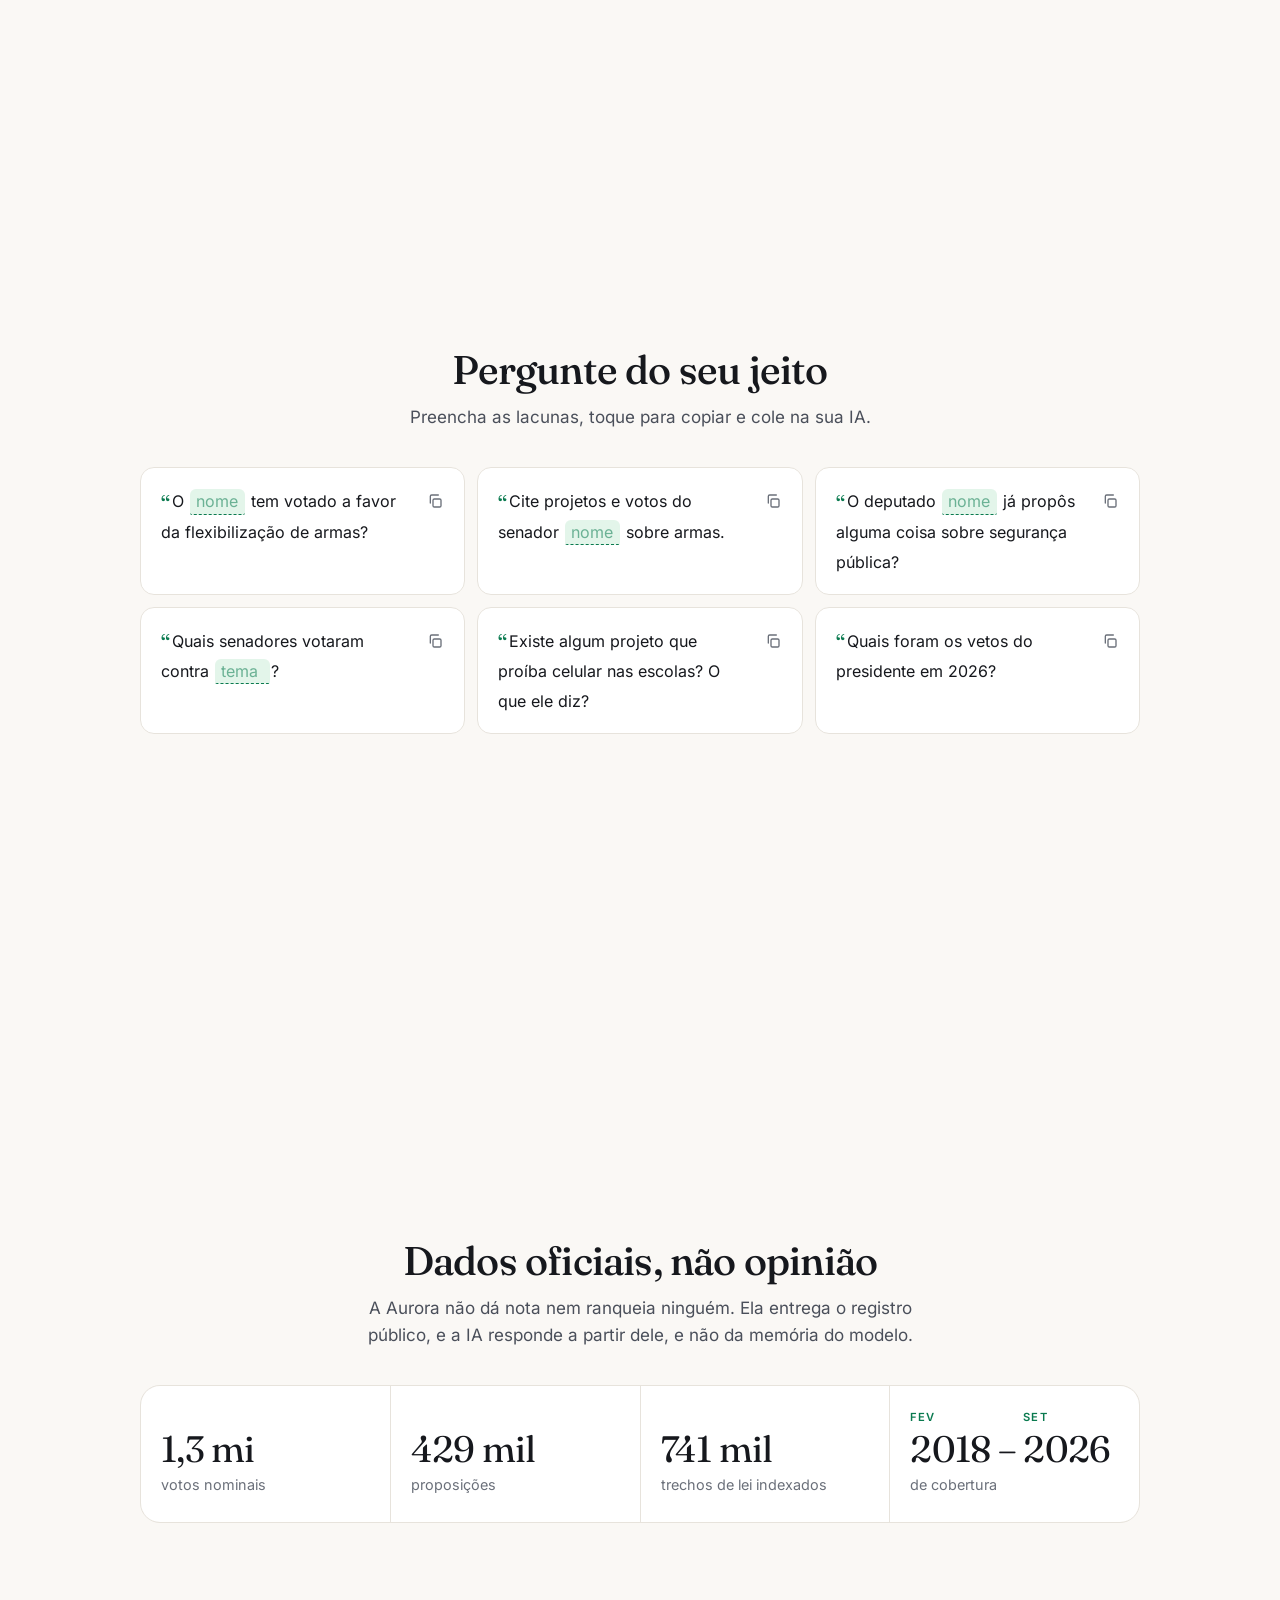
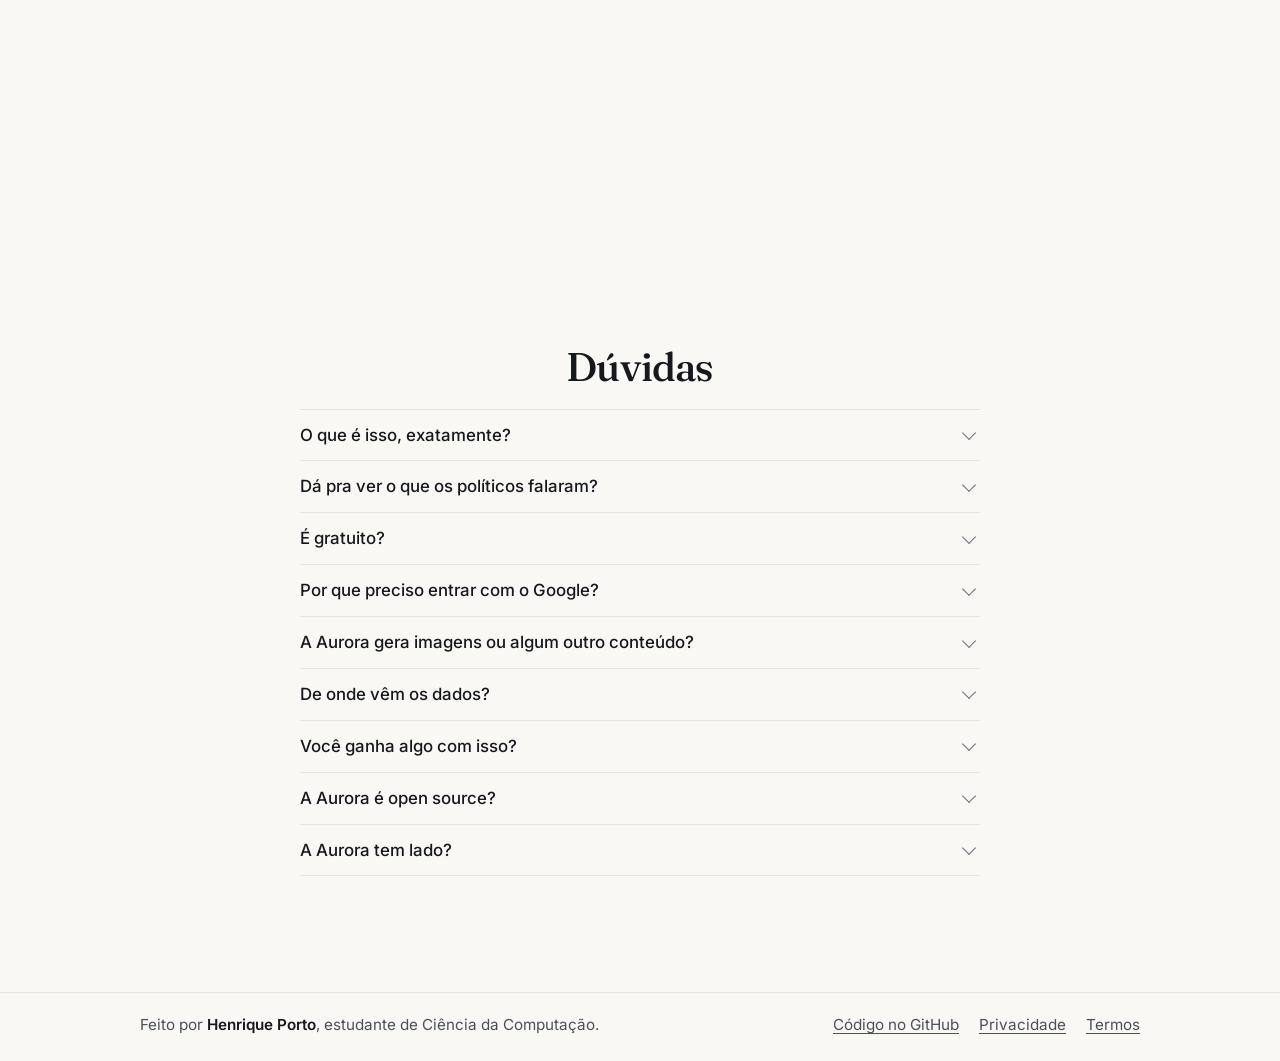
==== commit aae3250d: "add info about chatgpt install" ====
--- a/index.html
+++ b/index.html
@@ -18,7 +18,7 @@
   <link rel="apple-touch-icon" href="lobo.png">
   <link rel="preload" href="fontes/fraunces.woff2" as="font" type="font/woff2" crossorigin>
   <link rel="preload" href="fontes/inter.woff2" as="font" type="font/woff2" crossorigin>
-  <link rel="stylesheet" href="styles.css?v=2">
+  <link rel="stylesheet" href="styles.css?v=3">
 </head>
 <body>
   <a class="pular" href="#instalar">Pular para a conexão</a>
@@ -57,7 +57,7 @@
         <div class="hero__acoes">
           <span class="com-dica">
             <a class="botao botao--primario" href="#instalar" aria-describedby="dica-compat">Conectar à sua IA</a>
-            <span class="dica" role="tooltip" id="dica-compat">Funciona com Claude, ChatGPT Desktop, Gemini CLI, VS Code, Cursor e outras.</span>
+            <span class="dica" role="tooltip" id="dica-compat">Funciona com Claude, ChatGPT, Gemini CLI, VS Code, Cursor e outras.</span>
           </span>
           <a class="botao botao--fantasma" href="#perguntas">Ver o que dá pra perguntar</a>
         </div>
@@ -250,6 +250,6 @@
 
   <div class="aviso" role="status" aria-live="polite" id="aviso"></div>
 
-  <script src="script.js"></script>
+  <script src="script.js?v=3"></script>
 </body>
 </html>
--- a/styles.css
+++ b/styles.css
@@ -303,6 +303,16 @@
 .painel.entrando { animation: entrar .28s ease-out; }
 @keyframes entrar { from { opacity: 0; transform: translateY(6px); } to { opacity: 1; transform: none; } }
 .painel__instalar { margin-bottom: 22px; }
+.versoes { display: flex; flex-wrap: wrap; gap: 8px; margin-bottom: 22px; }
+.versao {
+  display: inline-flex; align-items: center;
+  min-height: 36px; padding: 0 14px; border-radius: 999px; cursor: pointer;
+  font: 500 .9rem/1 var(--fonte-texto); color: var(--tinta-2);
+  background: transparent; border: 1px solid var(--linha);
+  transition: background-color .2s, color .2s, border-color .2s;
+}
+.versao:hover { color: var(--tinta); border-color: var(--tinta-3); }
+.versao[aria-pressed="true"] { background: var(--acento-suave); color: var(--acento); border-color: var(--acento); }
 .passos { margin: 0; padding: 0; list-style: none; counter-reset: passo; display: grid; gap: 12px; }
 .passos li { counter-increment: passo; display: grid; grid-template-columns: 28px 1fr; gap: 12px; color: var(--tinta-2); }
 .passos li::before {
